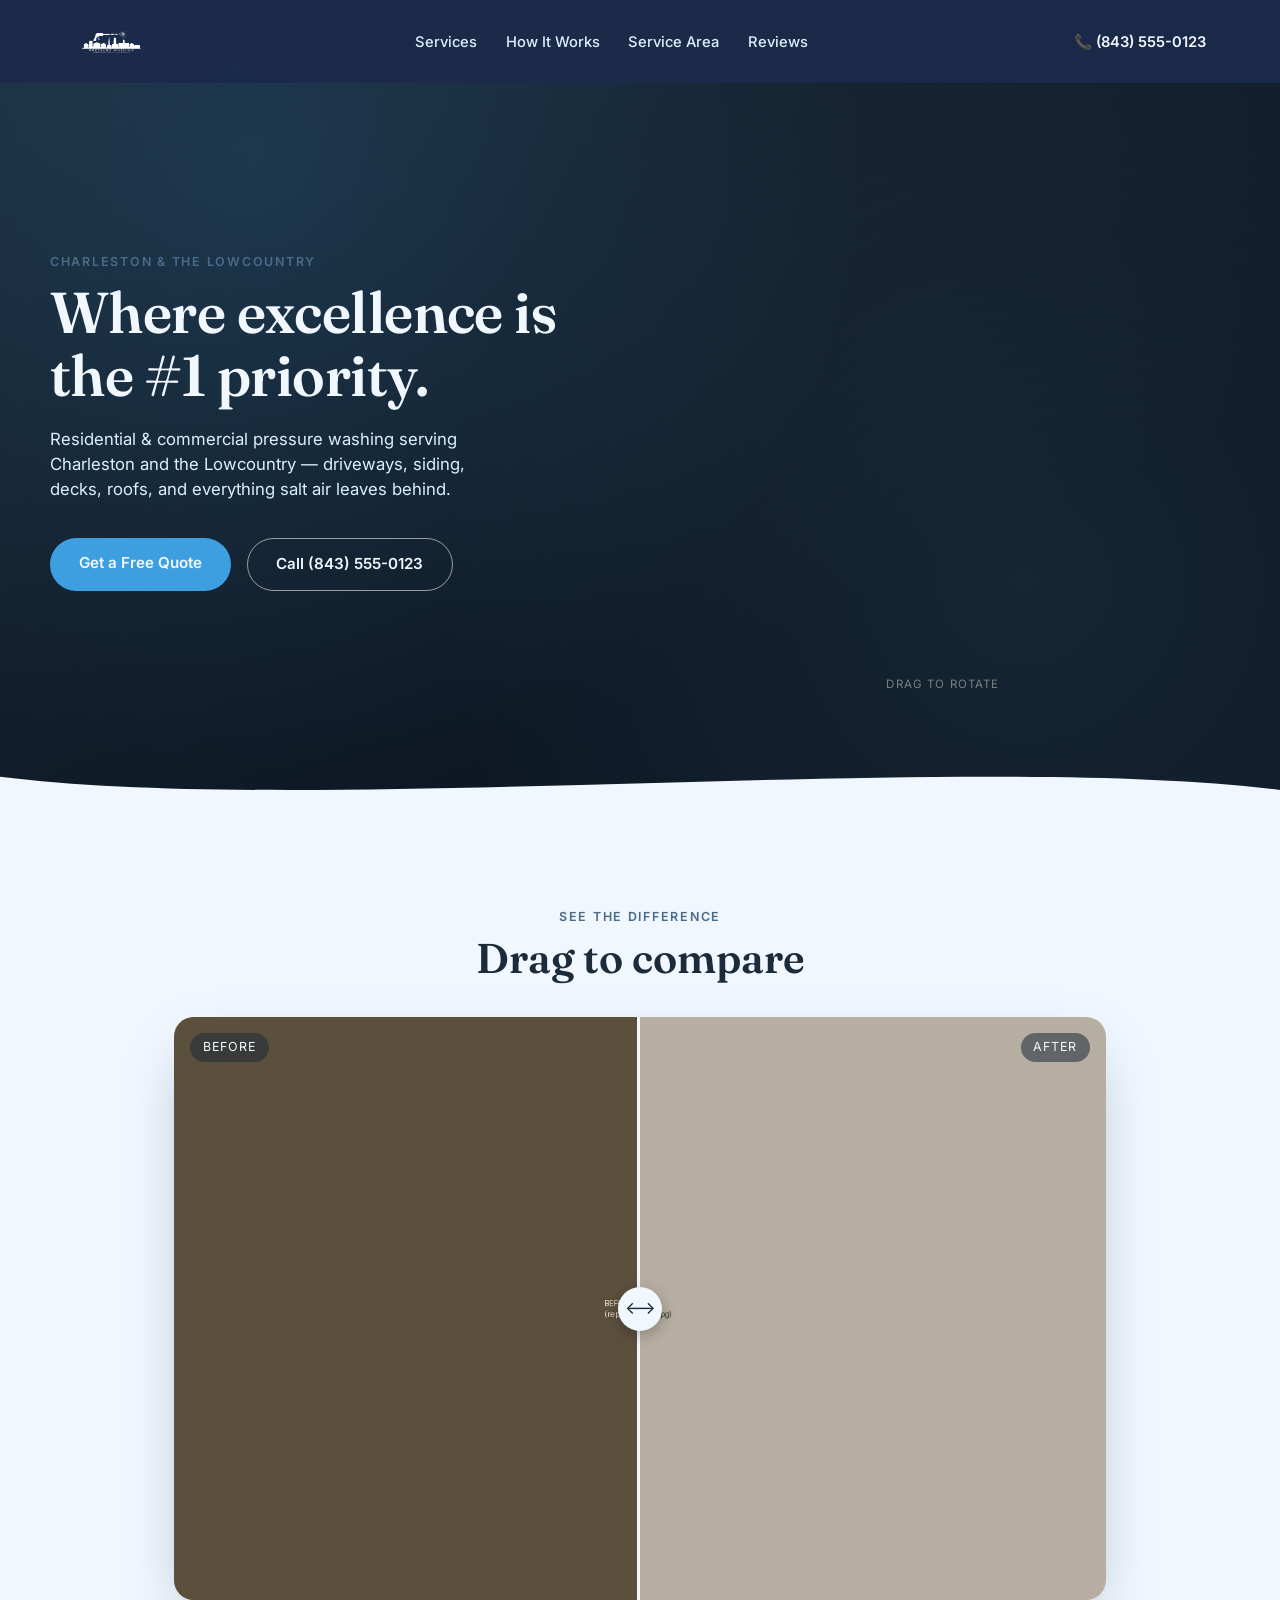
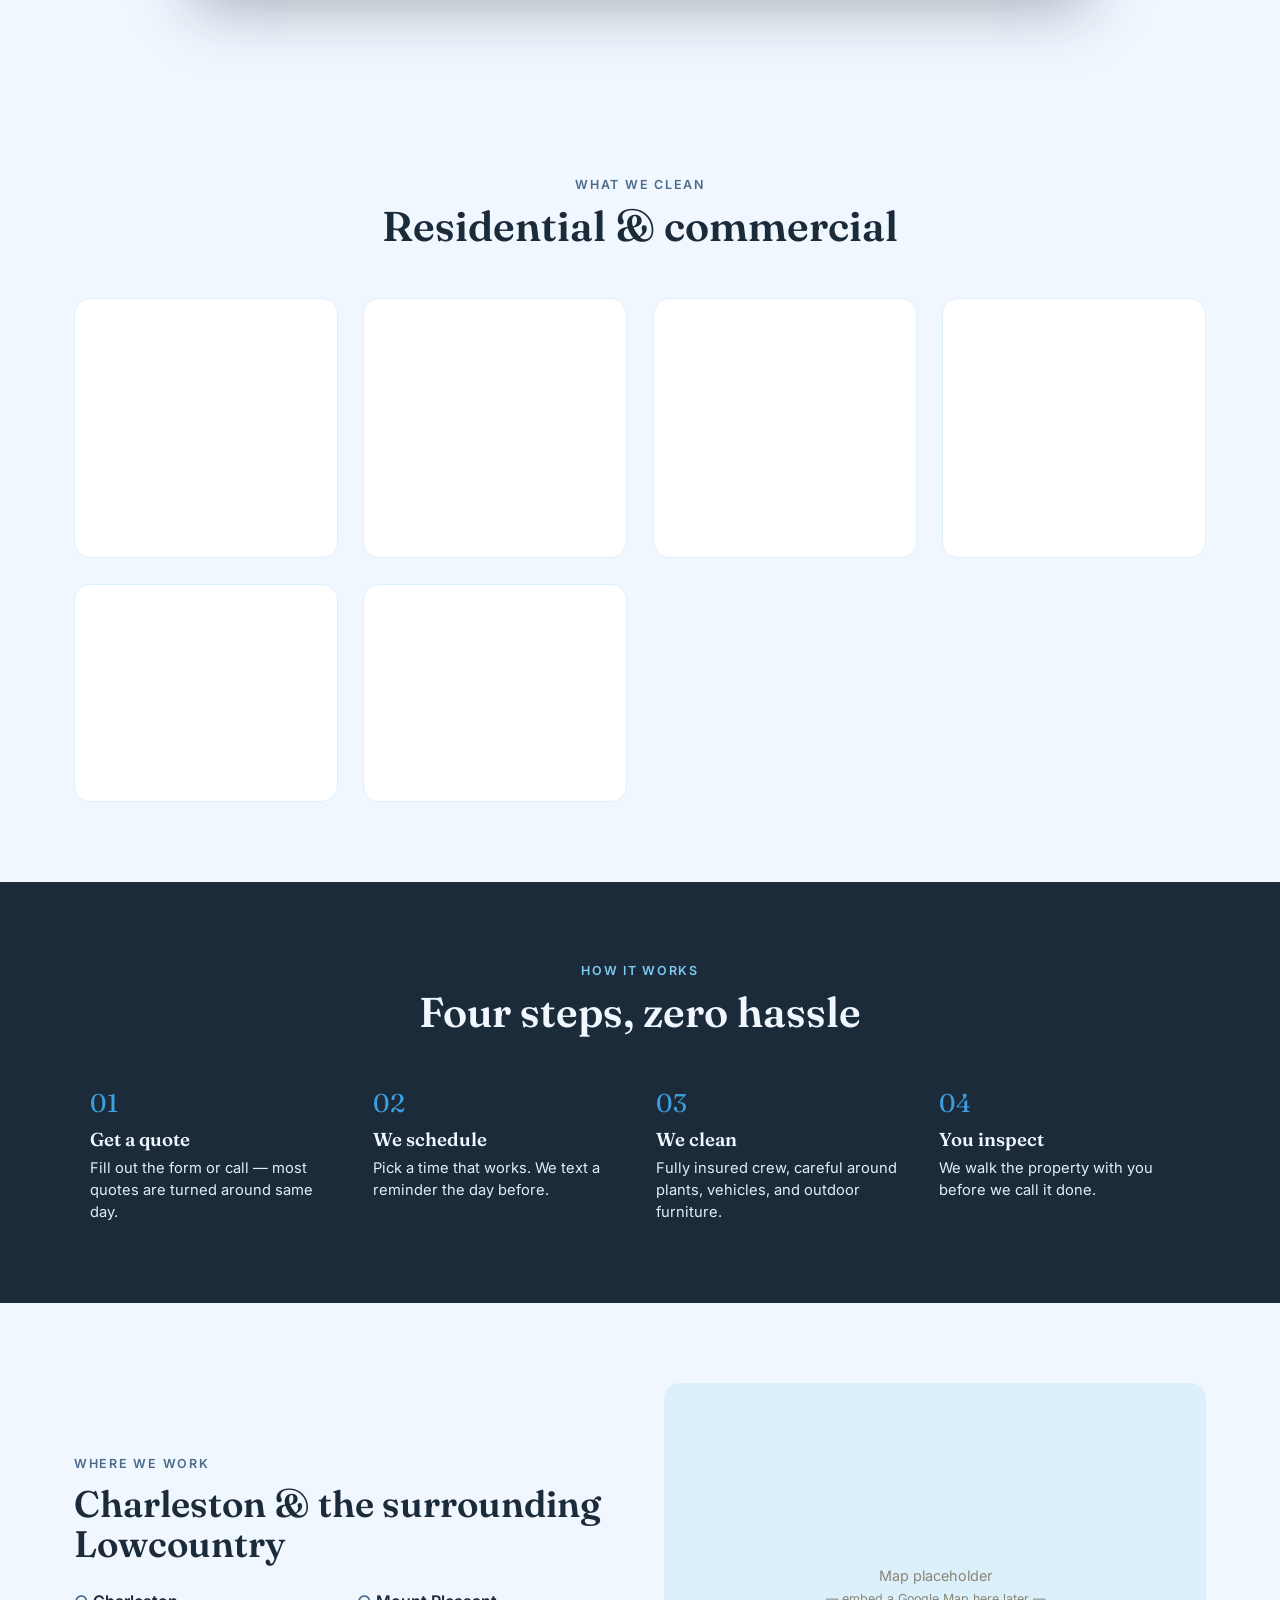
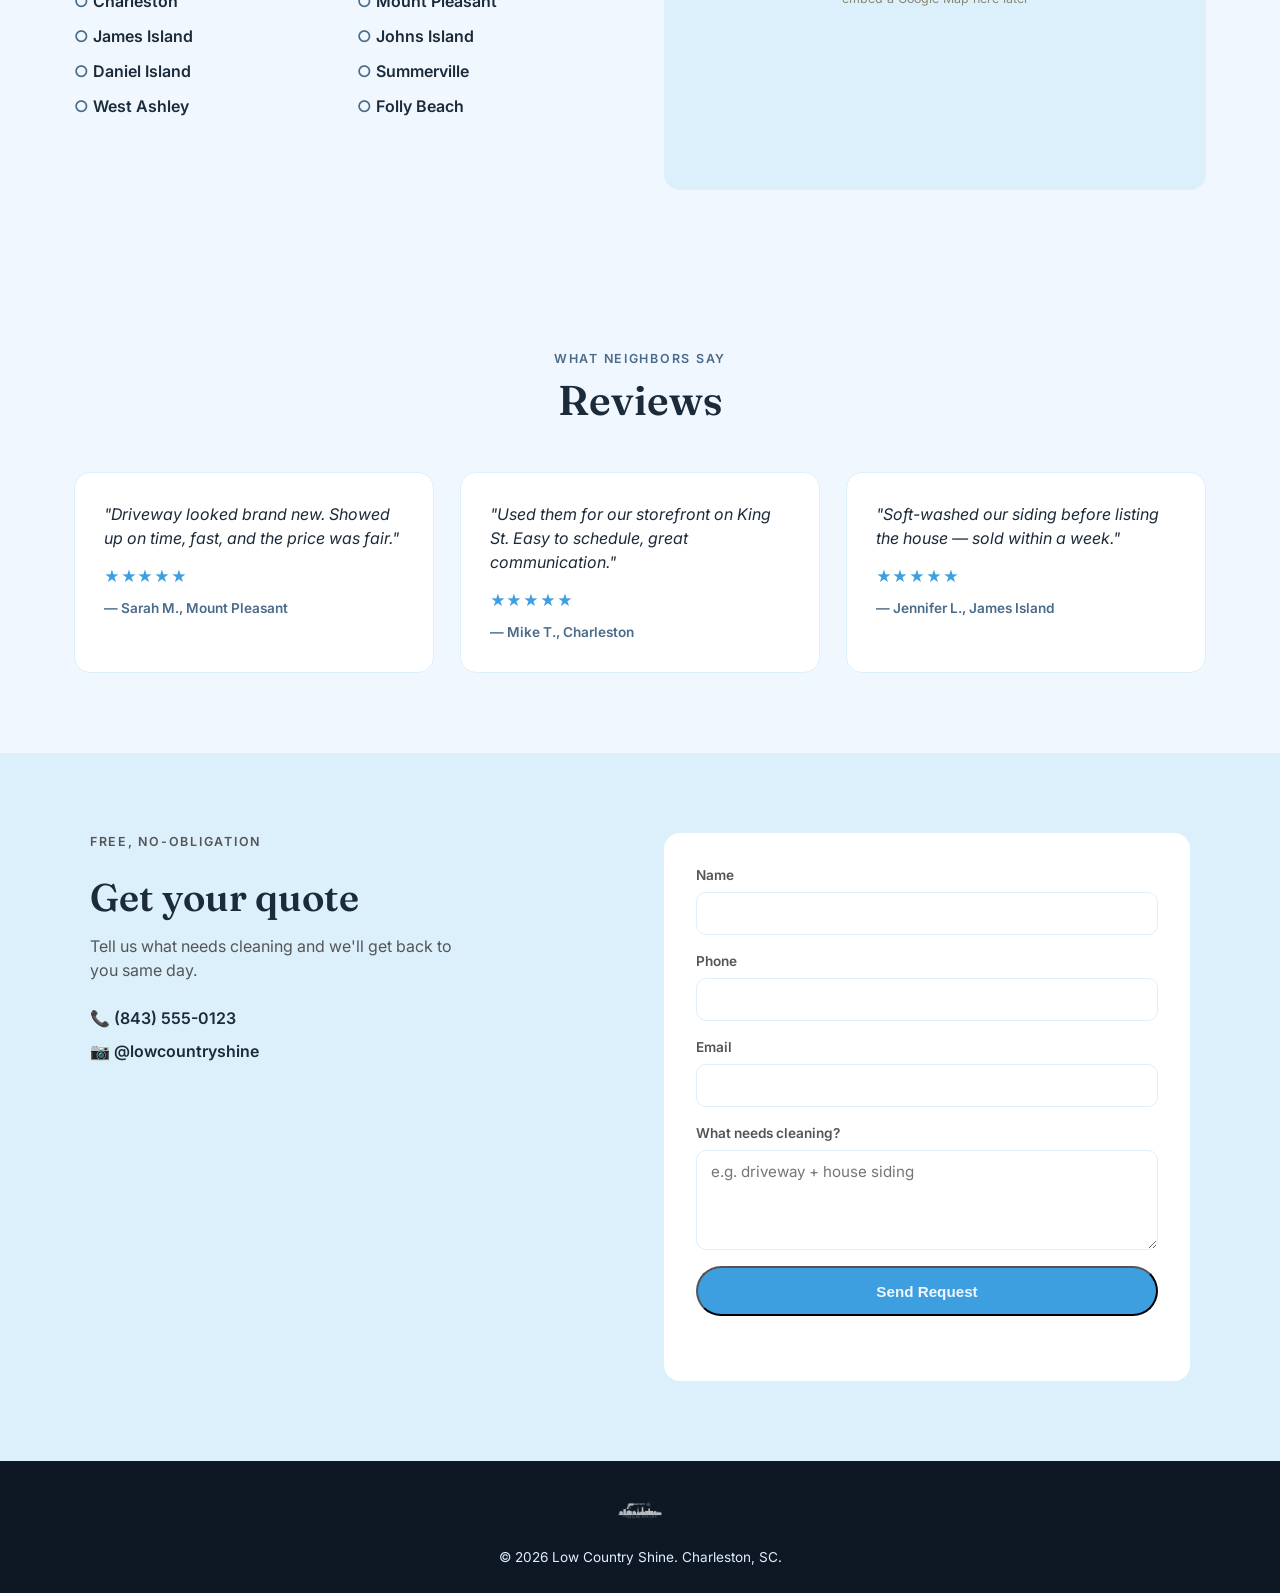
==== index.html @ b736f900 "Light-blue version of Low Country Shine site (restored 2026-07-01) Frost white-blue backgrounds with" ====
<!DOCTYPE html>
<html lang="en">
<head>
<meta charset="UTF-8">
<meta name="viewport" content="width=device-width, initial-scale=1.0">
<title>Low Country Shine Pressure Washing | Charleston SC</title>
<meta name="description" content="Low Country Shine Pressure Washing — where excellence is the #1 priority. Serving Charleston SC and the Lowcountry. Free quotes on driveways, siding, decks, roofs & more.">

<!-- SEO — search engine + social sharing tags. Edit the image
     URLs if og-image.jpg gets replaced with a real photo. -->
<meta name="robots" content="index, follow">
<meta name="geo.region" content="US-SC">
<meta name="geo.placename" content="Charleston, South Carolina">

<!-- Open Graph (social sharing) -->
<meta property="og:type" content="website">
<meta property="og:title" content="Low Country Shine Pressure Washing | Charleston SC">
<meta property="og:description" content="Charleston's premier residential & commercial pressure washing — where excellence is the #1 priority. Free quotes, same day response.">
<meta property="og:image" content="https://lowcountryshine.com/images/after.jpg">
<meta property="og:url" content="https://lowcountryshine.com">
<meta property="og:locale" content="en_US">

<!-- Twitter Card -->
<meta name="twitter:card" content="summary_large_image">
<meta name="twitter:title" content="Low Country Shine | Pressure Washing Charleston SC">
<meta name="twitter:description" content="Professional pressure washing in Charleston & the Lowcountry.">
<meta name="twitter:image" content="https://lowcountryshine.com/images/after.jpg">

<!-- Canonical -->
<link rel="canonical" href="https://lowcountryshine.com">

<!-- ===================================================
     FONTS — change these two links if you want different
     fonts later. Get more at fonts.google.com
=================================================== -->
<link rel="preconnect" href="https://fonts.googleapis.com">
<link rel="preconnect" href="https://fonts.gstatic.com" crossorigin>
<link href="https://fonts.googleapis.com/css2?family=Fraunces:opsz,wght@9..144,400;9..144,600;9..144,700&family=Inter:wght@400;500;600;700&display=swap" rel="stylesheet">

<link rel="stylesheet" href="styles.css">
</head>
<body>

<!-- =========================================================
     NAV BAR
     EDIT: business name, phone number
========================================================= -->
<header class="nav">
  <div class="nav-inner">
    <a href="#top" class="logo" id="navLogo">
      <img src="images/logo.png" alt="Low Country Shine Pressure Washing" class="nav-logo-img">
    </a>
    <nav class="nav-links">
      <a href="#services">Services</a>
      <a href="#process">How It Works</a>
      <a href="#area">Service Area</a>
      <a href="#reviews">Reviews</a>
    </nav>
    <a href="tel:+18435550123" class="nav-phone" data-phone>📞 (843) 555-0123</a>
  </div>
</header>

<!-- =========================================================
     HERO — split layout: text left, 3D model right
     EDIT: headline and subheadline text below
========================================================= -->
<section id="top" class="hero">
  <div class="hero-overlay"></div>
  <div class="hero-inner">
    <div class="hero-content">
      <p class="eyebrow">Charleston &amp; the Lowcountry</p>
      <h1 id="heroTitle">Tide goes out.<br>Grime goes with it.</h1>
      <p class="hero-sub" id="heroSubheadline">Residential &amp; commercial pressure washing for driveways, siding, decks, roofs, and everything salt air leaves behind.</p>
      <div class="hero-cta">
        <a href="#quote" class="btn btn-primary">Get a Free Quote</a>
        <a href="tel:+18435550123" class="btn btn-ghost" data-phone>Call (843) 555-0123</a>
      </div>
    </div>
    <!-- 3D canvas — Three.js renders here automatically -->
    <div class="hero-3d" id="hero3dWrap">
      <canvas id="threeCanvas"></canvas>
      <p class="canvas-hint">drag to rotate</p>
    </div>
  </div>
  <div class="hero-wave">
    <svg viewBox="0 0 1440 120" preserveAspectRatio="none"><path d="M0,40 C360,100 1080,0 1440,60 L1440,120 L0,120 Z"></path></svg>
  </div>
</section>

<!-- =========================================================
     BEFORE / AFTER SLIDER — the signature element.
     Drag the handle to compare. Replace the two images
     in images/before.jpg and images/after.jpg with real photos
     of the SAME spot, dirty vs clean, same angle.
========================================================= -->
<section class="reveal-section">
  <div class="reveal-intro">
    <p class="eyebrow">See the difference</p>
    <h2 class="fade-in">Drag to compare</h2>
  </div>
  <div class="ba-slider fade-in" id="baSlider">
    <div class="ba-after">
      <img src="images/after.jpg" alt="Clean driveway after pressure washing" draggable="false" id="baAfterImg">
    </div>
    <div class="ba-before" id="baBefore">
      <img src="images/before.jpg" alt="Dirty driveway before pressure washing" draggable="false" id="baBeforeImg">
    </div>
    <div class="ba-handle" id="baHandle">
      <span class="ba-arrows">⟷</span>
    </div>
    <span class="ba-label ba-label-before">Before</span>
    <span class="ba-label ba-label-after">After</span>
  </div>
</section>

<!-- =========================================================
     SERVICES
     EDIT: add/remove service cards freely. Each <article>
     is one card — copy/paste the block to add a new service.
========================================================= -->
<section id="services" class="services">
  <p class="eyebrow center">What we clean</p>
  <h2 class="center fade-in">Residential &amp; commercial</h2>

  <div class="service-grid">
    <article class="service-card fade-in">
      <div class="service-icon">🏠</div>
      <h3>House Washing</h3>
      <p>Soft-wash siding, brick, and stucco — removes mildew and pollen without damaging paint.</p>
    </article>
    <article class="service-card fade-in">
      <div class="service-icon">🚗</div>
      <h3>Driveways &amp; Walkways</h3>
      <p>Concrete, pavers, and brick — lifts oil stains, algae, and years of buildup.</p>
    </article>
    <article class="service-card fade-in">
      <div class="service-icon">🪵</div>
      <h3>Decks &amp; Fences</h3>
      <p>Wood-safe washing that preps surfaces for staining or sealing.</p>
    </article>
    <article class="service-card fade-in">
      <div class="service-icon">🏢</div>
      <h3>Commercial Storefronts</h3>
      <p>Sidewalks, entryways, and building exteriors — scheduled around your business hours.</p>
    </article>
    <article class="service-card fade-in">
      <div class="service-icon">🛖</div>
      <h3>Roof Washing</h3>
      <p>Low-pressure treatment that removes black streaks without harming shingles.</p>
    </article>
    <article class="service-card fade-in">
      <div class="service-icon">🛟</div>
      <h3>Docks &amp; Pool Decks</h3>
      <p>Built for the Lowcountry — built to handle salt, algae, and humidity year-round.</p>
    </article>
  </div>
</section>

<!-- =========================================================
     PROCESS
     EDIT: step text only — keep at 4 steps or add more
     by copying a .step block and updating the number.
========================================================= -->
<section id="process" class="process">
  <p class="eyebrow center">How it works</p>
  <h2 class="center fade-in">Four steps, zero hassle</h2>
  <div class="steps">
    <div class="step fade-in">
      <span class="step-num">01</span>
      <h3>Get a quote</h3>
      <p>Fill out the form or call — most quotes are turned around same day.</p>
    </div>
    <div class="step fade-in">
      <span class="step-num">02</span>
      <h3>We schedule</h3>
      <p>Pick a time that works. We text a reminder the day before.</p>
    </div>
    <div class="step fade-in">
      <span class="step-num">03</span>
      <h3>We clean</h3>
      <p>Fully insured crew, careful around plants, vehicles, and outdoor furniture.</p>
    </div>
    <div class="step fade-in">
      <span class="step-num">04</span>
      <h3>You inspect</h3>
      <p>We walk the property with you before we call it done.</p>
    </div>
  </div>
</section>

<!-- =========================================================
     SERVICE AREA
     EDIT: town list — add/remove towns as needed
========================================================= -->
<section id="area" class="area">
  <div class="area-inner">
    <div>
      <p class="eyebrow">Where we work</p>
      <h2 class="fade-in">Charleston &amp; the surrounding Lowcountry</h2>
      <ul class="area-list" id="areaList">
        <li>Charleston</li>
        <li>Mount Pleasant</li>
        <li>James Island</li>
        <li>Johns Island</li>
        <li>Daniel Island</li>
        <li>Summerville</li>
        <li>West Ashley</li>
        <li>Folly Beach</li>
      </ul>
    </div>
    <div class="area-map-placeholder">
      <!-- Swap this div for an embedded Google Map iframe if you want -->
      <p>Map placeholder<br><span>— embed a Google Map here later —</span></p>
    </div>
  </div>
</section>

<!-- =========================================================
     REVIEWS
     EDIT: swap in real reviews from Google/Facebook once you
     have them. Add more by copying a .review-card block.
========================================================= -->
<section id="reviews" class="reviews">
  <p class="eyebrow center">What neighbors say</p>
  <h2 class="center fade-in">Reviews</h2>
  <div class="review-grid" id="reviewGrid">
    <div class="review-card fade-in">
      <p>"Driveway looked brand new. Showed up on time, fast, and the price was fair."</p>
      <span>— Placeholder Review, Mount Pleasant</span>
    </div>
    <div class="review-card fade-in">
      <p>"Used them for our storefront on King St. Easy to schedule, great communication."</p>
      <span>— Placeholder Review, Charleston</span>
    </div>
    <div class="review-card fade-in">
      <p>"Soft-washed our siding before listing the house — sold within a week."</p>
      <span>— Placeholder Review, James Island</span>
    </div>
  </div>
</section>

<!-- =========================================================
     PHOTO GALLERY
     EDIT: nothing here directly — this section is populated
     from the content.json "gallery" array via script.js. It
     stays hidden (style="display:none") until there is at
     least one photo. Client adds photos through /admin.
========================================================= -->
<section id="gallery" class="gallery" style="display:none">
  <p class="eyebrow center">Our work</p>
  <h2 class="center fade-in">Job photos</h2>
  <div class="gallery-grid fade-in" id="galleryGrid"></div>
</section>

<!-- Lightbox overlay — full-screen photo viewer opened by clicking
     a gallery thumbnail. Closes on ✕ click, outside click, or Escape. -->
<div class="lightbox" id="lightbox" role="dialog" aria-modal="true">
  <button class="lightbox-close" id="lightboxClose" aria-label="Close">✕</button>
  <img class="lightbox-img" id="lightboxImg" src="" alt="">
  <button class="lightbox-prev" id="lightboxPrev" aria-label="Previous">‹</button>
  <button class="lightbox-next" id="lightboxNext" aria-label="Next">›</button>
</div>

<!-- =========================================================
     QUOTE FORM + CONTACT
     EDIT: this form currently just shows a thank-you message.
     To actually receive submissions, see README.md — easiest
     no-code option is Formspree (free tier, 5 min setup).
========================================================= -->
<section id="quote" class="quote">
  <div class="quote-inner">
    <div class="quote-text">
      <p class="eyebrow">Free, no-obligation</p>
      <h2 class="fade-in">Get your quote</h2>
      <p>Tell us what needs cleaning and we'll get back to you same day.</p>
      <div class="quote-contacts">
        <a href="tel:+18435550123" data-phone>📞 (843) 555-0123</a>
        <a href="https://instagram.com/lowcountryshine" target="_blank" rel="noopener" id="instagramLink">📷 @lowcountryshine</a>
      </div>
    </div>
    <form class="quote-form" id="quoteForm">
      <label>Name
        <input type="text" name="name" required>
      </label>
      <label>Phone
        <input type="tel" name="phone" required>
      </label>
      <label>Email
        <input type="email" name="email">
      </label>
      <label>What needs cleaning?
        <textarea name="message" rows="4" placeholder="e.g. driveway + house siding"></textarea>
      </label>
      <button type="submit" class="btn btn-primary">Send Request</button>
      <p class="form-note" id="formNote"></p>
    </form>
  </div>
</section>

<!-- =========================================================
     FOOTER
========================================================= -->
<footer class="footer">
  <img src="images/logo.png" alt="Low Country Shine Pressure Washing" class="footer-logo">
  <p>© <span id="year"></span> <span id="footerBusinessName">Low Country Shine</span>. Charleston, SC.</p>
</footer>

<!-- Three.js — powers the 3D model in the hero -->
<script src="https://cdnjs.cloudflare.com/ajax/libs/three.js/r128/three.min.js"></script>
<script src="script.js"></script>
</body>
</html>
---- styles.css ----
/* =========================================================
   LOW COUNTRY SHINE — STYLES
   ---------------------------------------------------------
   Color tokens and fonts are set as CSS variables at the
   top. Change a value here and it updates everywhere.
========================================================= */

:root {
  /* ---- BRAND COLORS — pulled directly from logo ---- */
  --navy:         #1C2B3A;   /* logo dark text color — hero background (was --marsh) */
  --navy-dark:    #0D1824;   /* deep navy for dark sections (was --marsh-dark) */
  --slate:        #4A6B8A;   /* mid blue-gray for eyebrow text (was --tide) */
  --frost:        #F0F7FF;   /* very light blue-white — main background (was --oyster) */
  --frost-dark:   #DCF0FC;   /* slightly darker frost for card backgrounds (was --oyster-dark) */
  --brand:        #3D9FE0;   /* logo primary blue — main brand color (was --teak) */
  --brand-dark:   #2B7EC0;   /* darker blue for hover states */
  --brand-light:  #7EC8F4;   /* logo spray blue — light accent (was --sky) */
  --ink:          #1C2B3A;   /* body text */

  /* ---- FONTS ---- */
  --font-display: 'Fraunces', serif;
  --font-body: 'Inter', sans-serif;
}

* { margin: 0; padding: 0; box-sizing: border-box; }

html { scroll-behavior: smooth; }

body {
  font-family: var(--font-body);
  color: var(--ink);
  background: var(--frost);
  line-height: 1.5;
}

img { max-width: 100%; display: block; }

a { text-decoration: none; color: inherit; }

ul { list-style: none; }

h1, h2, h3 {
  font-family: var(--font-display);
  font-weight: 600;
  line-height: 1.1;
}

.eyebrow {
  font-size: 0.78rem;
  letter-spacing: 0.14em;
  text-transform: uppercase;
  color: var(--slate);
  font-weight: 600;
  margin-bottom: 0.6rem;
}

.center { text-align: center; margin-left: auto; margin-right: auto; }

section h2.center, p.eyebrow.center { text-align: center; }

.btn {
  display: inline-block;
  padding: 0.9rem 1.8rem;
  border-radius: 999px;
  font-weight: 600;
  font-size: 0.95rem;
  transition: transform 0.15s ease, background 0.2s ease;
}
.btn:hover { transform: translateY(-2px); }

.btn-primary {
  background: var(--brand);
  color: var(--frost);
}
.btn-primary:hover { background: var(--brand-dark); }

.btn-ghost {
  background: transparent;
  border: 1.5px solid rgba(244,241,232,0.6);
  color: var(--frost);
}
.btn-ghost:hover { background: rgba(244,241,232,0.12); }

/* ============== NAV ============== */
.nav {
  position: fixed;
  top: 0; left: 0; right: 0;
  z-index: 100;
  /* BUGFIX: nav was too dark/heavy — lightened per request */
  background: rgba(28, 43, 74, 0.95);
  backdrop-filter: blur(6px);
  transition: background 0.25s ease, box-shadow 0.25s ease;
}
/* Added by JS (script.js) once window.scrollY > 80 */
.nav.scrolled {
  background: rgba(28, 43, 74, 0.99);
  box-shadow: 0 2px 20px rgba(0, 0, 0, 0.2);
}
.nav-inner {
  max-width: 1180px;
  margin: 0 auto;
  /* Increased to accommodate larger logo without clipping */
  padding: 0.6rem 1.5rem;
  display: flex;
  align-items: center;
  justify-content: space-between;
}
.logo {
  display: flex;
  align-items: center;
}
/* Logo PNG is brand blue on transparent — nav background is dark navy,
   so invert to white for legibility. */
.nav-logo-img {
  height: 64px;
  width: auto;
  display: block;
  filter: brightness(0) invert(1);
}
@media (max-width: 780px) {
  .nav-logo-img { height: 48px; }
}
.nav-links { display: flex; gap: 1.8rem; }
.nav-links a {
  color: var(--frost-dark);
  font-size: 0.92rem;
  font-weight: 500;
}
.nav-links a:hover { color: var(--frost); }
.nav-phone {
  color: var(--frost);
  font-weight: 600;
  font-size: 0.92rem;
  white-space: nowrap;
}
@media (max-width: 780px) {
  .nav-links { display: none; }
}

/* ============== HERO ============== */
.hero {
  position: relative;
  min-height: 92vh;
  display: flex;
  align-items: center;
  background: linear-gradient(155deg, #1C2B3A 0%, #0D1824 70%);
  overflow: hidden;
  padding: 6rem 1.5rem 5rem;
}
.hero-overlay {
  position: absolute;
  inset: 0;
  background:
    radial-gradient(circle at 20% 20%, rgba(61,159,224,0.15), transparent 50%),
    radial-gradient(circle at 80% 70%, rgba(126,200,244,0.08), transparent 50%);
}
/* Two-column split */
.hero-inner {
  position: relative;
  z-index: 2;
  max-width: 1180px;
  margin: 0 auto;
  width: 100%;
  display: grid;
  grid-template-columns: 1fr 1fr;
  gap: 2rem;
  align-items: center;
}
.hero-content {
  color: var(--frost);
}
.hero h1 {
  font-size: clamp(2.2rem, 4.5vw, 3.8rem);
  margin: 0.4rem 0 1.2rem;
  letter-spacing: -0.01em;
}
.hero-sub {
  font-size: 1.05rem;
  color: var(--frost-dark);
  max-width: 460px;
  margin: 0 0 2.2rem;
}
.hero-cta { display: flex; gap: 1rem; flex-wrap: wrap; }

/* 3D canvas container */
.hero-3d {
  position: relative;
  width: 100%;
  aspect-ratio: 1 / 1;
  border-radius: 24px;
  overflow: hidden;
}
#threeCanvas {
  width: 100% !important;
  height: 100% !important;
  display: block;
  border-radius: 24px;
  cursor: grab;
}
#threeCanvas:active { cursor: grabbing; }
.canvas-hint {
  position: absolute;
  bottom: 1rem;
  left: 50%;
  transform: translateX(-50%);
  font-size: 0.72rem;
  letter-spacing: 0.1em;
  text-transform: uppercase;
  color: rgba(244,241,232,0.45);
  pointer-events: none;
  white-space: nowrap;
}

.hero-wave {
  position: absolute;
  bottom: -2px; left: 0; right: 0;
  line-height: 0;
  z-index: 3;
}
.hero-wave svg { width: 100%; height: 80px; }
.hero-wave path { fill: var(--frost); }

@media (max-width: 860px) {
  .hero-inner {
    grid-template-columns: 1fr;
  }
  .hero-3d {
    max-width: 380px;
    margin: 0 auto;
  }
  .hero h1 { font-size: 2.2rem; }
}

/* ============== BEFORE/AFTER SLIDER ============== */
.reveal-section {
  padding: 5rem 1.5rem 6rem;
  max-width: 980px;
  margin: 0 auto;
  text-align: center;
}
.reveal-intro h2 { font-size: clamp(1.8rem, 3.5vw, 2.6rem); margin-bottom: 2.2rem; }

.ba-slider {
  position: relative;
  width: 100%;
  aspect-ratio: 16 / 10;
  border-radius: 20px;
  overflow: hidden;
  box-shadow: 0 25px 60px -20px rgba(13,24,36,0.35);
  cursor: ew-resize;
  user-select: none;
}
.ba-after, .ba-before {
  position: absolute;
  inset: 0;
  width: 100%;
  height: 100%;
}
.ba-after img, .ba-before img {
  width: 100%;
  height: 100%;
  object-fit: cover;
}
.ba-before {
  width: 50%; /* JS updates this on drag */
  overflow: hidden;
  border-right: 3px solid var(--frost);
}
.ba-before img {
  width: var(--ba-img-width, 100%);
  max-width: none;
  height: 100%;
}
.ba-handle {
  position: absolute;
  top: 0; bottom: 0;
  left: 50%;
  width: 44px;
  margin-left: -22px;
  display: flex;
  align-items: center;
  justify-content: center;
  pointer-events: none;
}
.ba-handle::before {
  content: '';
  position: absolute;
  top: 0; bottom: 0;
  left: 50%;
  width: 0;
}
.ba-arrows {
  width: 44px;
  height: 44px;
  background: var(--frost);
  border-radius: 50%;
  display: flex;
  align-items: center;
  justify-content: center;
  font-size: 1.1rem;
  color: var(--navy);
  box-shadow: 0 4px 14px rgba(0,0,0,0.25);
}
.ba-label {
  position: absolute;
  top: 1rem;
  background: rgba(28,43,58,0.55);
  color: var(--frost);
  padding: 0.3rem 0.8rem;
  border-radius: 999px;
  font-size: 0.78rem;
  letter-spacing: 0.06em;
  text-transform: uppercase;
}
.ba-label-before { left: 1rem; }
.ba-label-after { right: 1rem; }

/* ============== SERVICES ============== */
.services {
  padding: 5rem 1.5rem;
  max-width: 1180px;
  margin: 0 auto;
}
.services h2 { font-size: clamp(1.8rem, 3.5vw, 2.6rem); margin-bottom: 3rem; }
.service-grid {
  display: grid;
  grid-template-columns: repeat(auto-fit, minmax(260px, 1fr));
  gap: 1.6rem;
  perspective: 900px;
}
.service-card {
  background: white;
  border: 1px solid var(--frost-dark);
  border-radius: 16px;
  padding: 2rem 1.7rem;
  transition: transform 0.15s ease, box-shadow 0.2s ease;
  transform-style: preserve-3d;
  will-change: transform;
}
.service-card:hover {
  box-shadow: 0 20px 45px -18px rgba(13,24,36,0.3);
}
.service-icon {
  font-size: 1.8rem;
  margin-bottom: 0.9rem;
  transform: translateZ(30px);
}
.service-card h3 { font-size: 1.15rem; margin-bottom: 0.5rem; }
.service-card p { font-size: 0.92rem; color: #555; }

/* ============== PROCESS ============== */
.process {
  background: var(--navy);
  color: var(--frost);
  padding: 5rem 1.5rem;
}
.process h2 { font-size: clamp(1.8rem, 3.5vw, 2.6rem); margin-bottom: 3rem; color: var(--frost); }
.process .eyebrow { color: var(--brand-light); }
.steps {
  max-width: 1100px;
  margin: 0 auto;
  display: grid;
  grid-template-columns: repeat(auto-fit, minmax(220px, 1fr));
  gap: 2rem;
}
.step-num {
  font-family: var(--font-display);
  font-size: 1.6rem;
  color: var(--brand);
  display: block;
  margin-bottom: 0.5rem;
}
.step h3 { margin-bottom: 0.4rem; color: var(--frost); }
.step p { color: var(--frost-dark); font-size: 0.92rem; }

/* ============== SERVICE AREA ============== */
.area { padding: 5rem 1.5rem; max-width: 1180px; margin: 0 auto; }
.area-inner {
  display: grid;
  grid-template-columns: 1fr 1fr;
  gap: 3rem;
  align-items: center;
}
.area h2 { font-size: clamp(1.7rem, 3.2vw, 2.3rem); margin-bottom: 1.5rem; }
.area-list {
  display: grid;
  grid-template-columns: 1fr 1fr;
  gap: 0.7rem 1.5rem;
}
.area-list li {
  font-weight: 600;
  padding-left: 1.2rem;
  position: relative;
}
.area-list li::before {
  content: '○';
  position: absolute;
  left: 0;
  color: var(--slate);
}
.area-map-placeholder {
  background: var(--frost-dark);
  border-radius: 16px;
  aspect-ratio: 4/3;
  display: flex;
  align-items: center;
  justify-content: center;
  text-align: center;
  color: #8a8675;
  font-size: 0.9rem;
}
.area-map-placeholder span { font-size: 0.78rem; }
@media (max-width: 780px) {
  .area-inner { grid-template-columns: 1fr; }
}

/* ============== REVIEWS ============== */
.reviews { padding: 5rem 1.5rem; max-width: 1180px; margin: 0 auto; }
.reviews h2 { font-size: clamp(1.8rem, 3.5vw, 2.6rem); margin-bottom: 3rem; }
.review-grid {
  display: grid;
  grid-template-columns: repeat(auto-fit, minmax(260px, 1fr));
  gap: 1.6rem;
}
.review-card {
  background: white;
  border-radius: 16px;
  padding: 1.8rem;
  border: 1px solid var(--frost-dark);
}
.review-card p { font-style: italic; margin-bottom: 1rem; color: var(--ink); }
.review-card span { font-size: 0.85rem; color: var(--slate); font-weight: 600; }
.review-card .review-stars { display: block; color: var(--brand); font-size: 0.95rem; margin-bottom: 0.4rem; letter-spacing: 0.05em; }

/* ============== PHOTO GALLERY ============== */
.gallery { padding: 5rem 1.5rem; max-width: 1180px; margin: 0 auto; }
.gallery h2 { font-size: clamp(1.8rem, 3.5vw, 2.6rem); margin-bottom: 3rem; }
.gallery-grid {
  display: grid;
  grid-template-columns: repeat(auto-fit, minmax(280px, 1fr));
  gap: 1rem;
}
.gallery-item {
  position: relative;
  aspect-ratio: 4 / 3;
  overflow: hidden;
  border-radius: 12px;
  cursor: pointer;
}
.gallery-item img {
  width: 100%;
  height: 100%;
  object-fit: cover;
  transition: transform 0.3s ease;
}
.gallery-item:hover img { transform: scale(1.04); }
.gallery-item .gallery-label {
  position: absolute;
  bottom: 0; left: 0; right: 0;
  padding: 0.5rem 0.8rem;
  background: linear-gradient(transparent, rgba(0,0,0,0.6));
  color: white;
  font-size: 0.8rem;
  opacity: 0;
  transition: opacity 0.2s ease;
}
.gallery-item:hover .gallery-label { opacity: 1; }

/* ---- Lightbox — full-screen photo viewer ---- */
.lightbox {
  position: fixed;
  inset: 0;
  z-index: 999;
  background: rgba(0,0,0,0.92);
  display: flex;
  align-items: center;
  justify-content: center;
  opacity: 0;
  pointer-events: none;
  transition: opacity 0.2s ease;
}
.lightbox.open { opacity: 1; pointer-events: all; }
.lightbox-img {
  max-width: 90vw;
  max-height: 85vh;
  object-fit: contain;
  border-radius: 8px;
}
.lightbox-close {
  position: absolute;
  top: 1rem; right: 1rem;
  background: none;
  border: none;
  color: white;
  font-size: 1.8rem;
  cursor: pointer;
  padding: 0.5rem;
}
.lightbox-prev, .lightbox-next {
  position: absolute;
  top: 50%;
  transform: translateY(-50%);
  background: rgba(255,255,255,0.1);
  border: none;
  color: white;
  font-size: 2.5rem;
  cursor: pointer;
  padding: 0.5rem 1rem;
  border-radius: 8px;
}
.lightbox-prev { left: 1rem; }
.lightbox-next { right: 1rem; }
@media (max-width: 780px) {
  .lightbox-prev, .lightbox-next { font-size: 1.8rem; padding: 0.4rem 0.7rem; }
}

/* ============== QUOTE / CONTACT ============== */
.quote {
  background: var(--frost-dark);
  padding: 5rem 1.5rem;
}
.quote-inner {
  max-width: 1100px;
  margin: 0 auto;
  display: grid;
  grid-template-columns: 1fr 1fr;
  gap: 3rem;
}
.quote-text h2 { font-size: clamp(1.8rem, 3.5vw, 2.4rem); margin-bottom: 1rem; }
.quote-text p { color: #555; margin-bottom: 1.5rem; max-width: 380px; }
.quote-contacts { display: flex; flex-direction: column; gap: 0.6rem; font-weight: 600; }
.quote-contacts a { color: var(--navy); }
.quote-contacts a:hover { color: var(--brand); }

.quote-form {
  background: white;
  padding: 2rem;
  border-radius: 16px;
  display: flex;
  flex-direction: column;
  gap: 1rem;
}
.quote-form label {
  font-size: 0.85rem;
  font-weight: 600;
  color: #555;
  display: flex;
  flex-direction: column;
  gap: 0.4rem;
}
.quote-form input, .quote-form textarea {
  font-family: var(--font-body);
  font-size: 0.95rem;
  padding: 0.7rem 0.9rem;
  border: 1.5px solid var(--frost-dark);
  border-radius: 10px;
  resize: vertical;
}
.quote-form input:focus, .quote-form textarea:focus {
  outline: 2px solid var(--slate);
  outline-offset: 1px;
}
.form-note { font-size: 0.85rem; color: var(--slate); min-height: 1.2em; }

@media (max-width: 780px) {
  .quote-inner { grid-template-columns: 1fr; }
}

/* ============== FOOTER ============== */
.footer {
  background: var(--navy-dark);
  color: var(--frost-dark);
  text-align: center;
  padding: 1.6rem;
  font-size: 0.85rem;
}
.footer-logo {
  height: 48px;
  width: auto;
  margin: 0 auto 0.8rem;
  display: block;
  filter: brightness(0) invert(1);
  opacity: 0.7;
}

/* ============== SCROLL-TRIGGERED FADE-IN ============== */
/* Applied via class="fade-in" in HTML; JS (IntersectionObserver)
   adds .visible once the element scrolls into view. */
.fade-in {
  opacity: 0;
  transform: translateY(28px);
  transition: opacity 0.55s ease, transform 0.55s ease;
}
.fade-in.visible {
  opacity: 1;
  transform: translateY(0);
}

/* Stagger children inside grids so cards fade in one after another */
.service-grid .service-card:nth-child(2) { transition-delay: 0.08s; }
.service-grid .service-card:nth-child(3) { transition-delay: 0.16s; }
.service-grid .service-card:nth-child(4) { transition-delay: 0.24s; }
.service-grid .service-card:nth-child(5) { transition-delay: 0.32s; }
.service-grid .service-card:nth-child(6) { transition-delay: 0.40s; }
.review-grid .review-card:nth-child(2) { transition-delay: 0.1s; }
.review-grid .review-card:nth-child(3) { transition-delay: 0.2s; }

/* Respect reduced motion preference */
@media (prefers-reduced-motion: reduce) {
  html { scroll-behavior: auto; }
  .btn:hover { transform: none; }
  .fade-in { opacity: 1; transform: none; transition: none; }
}
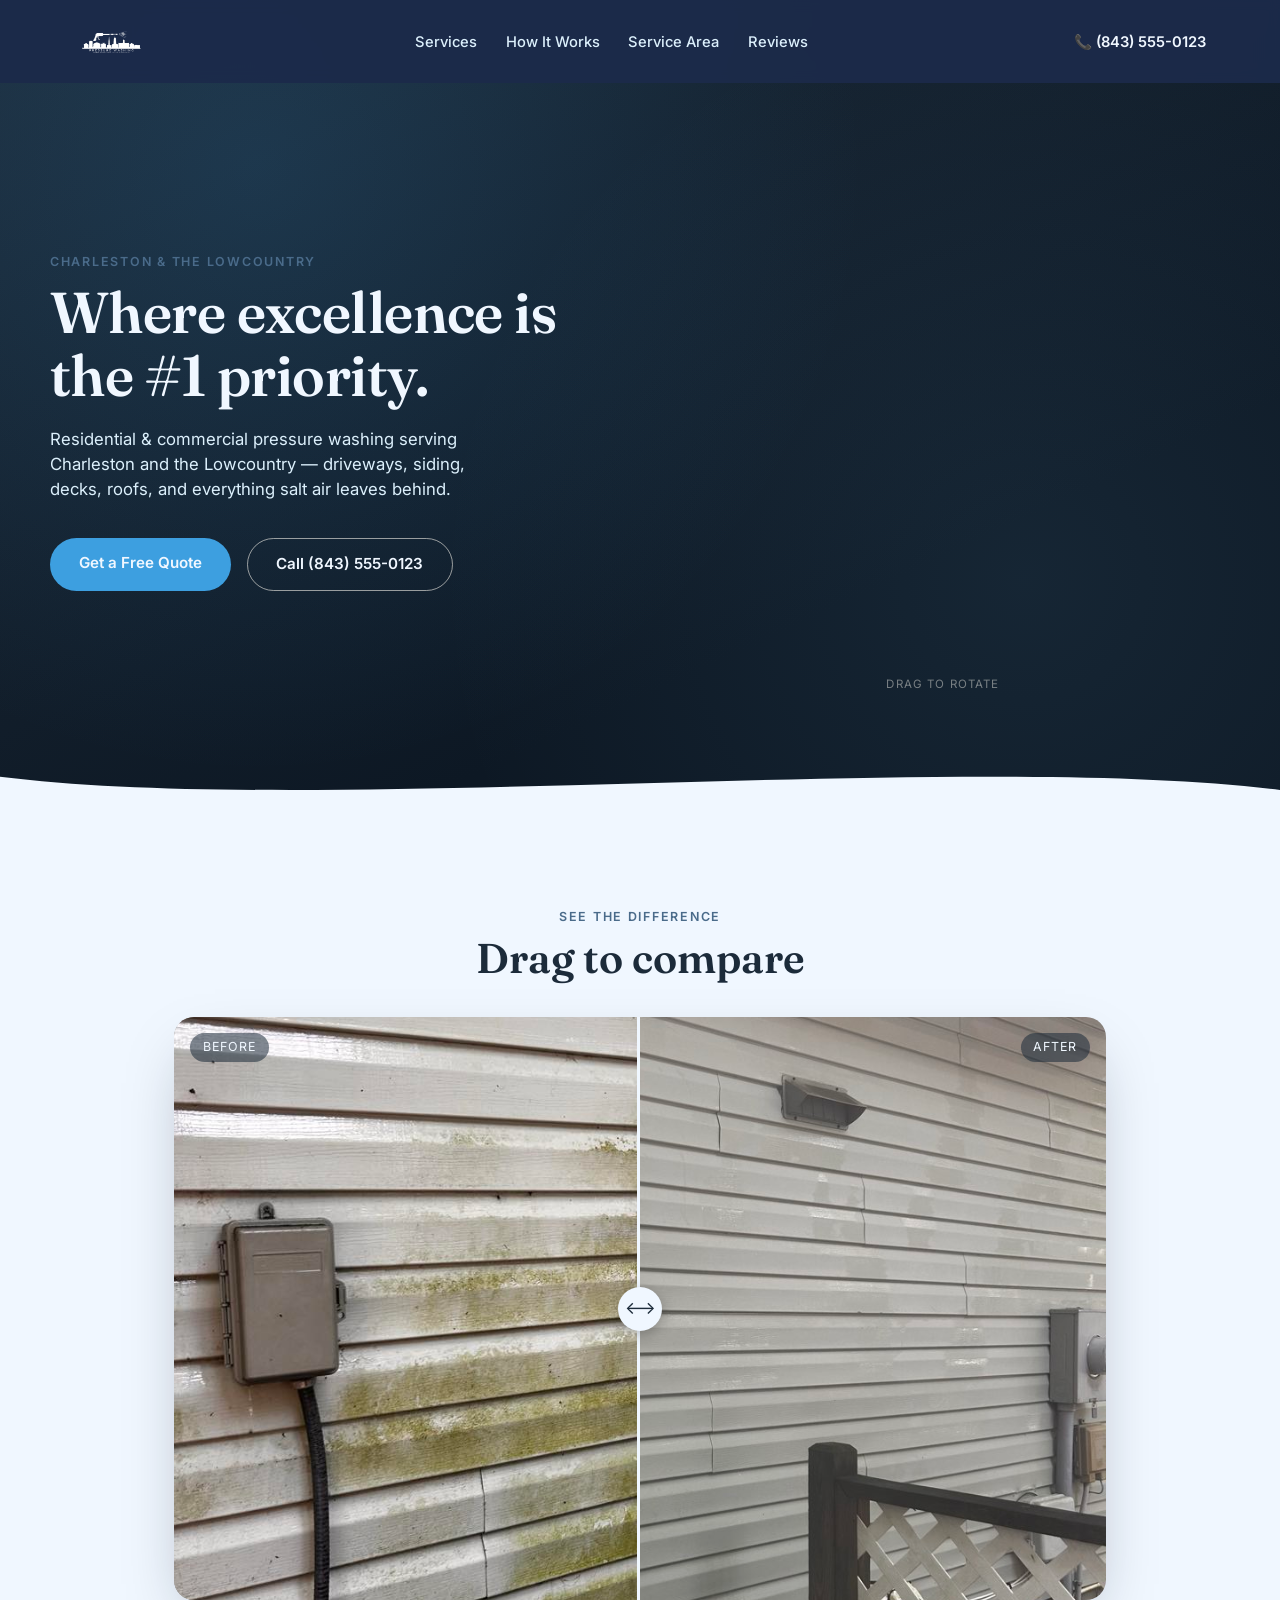
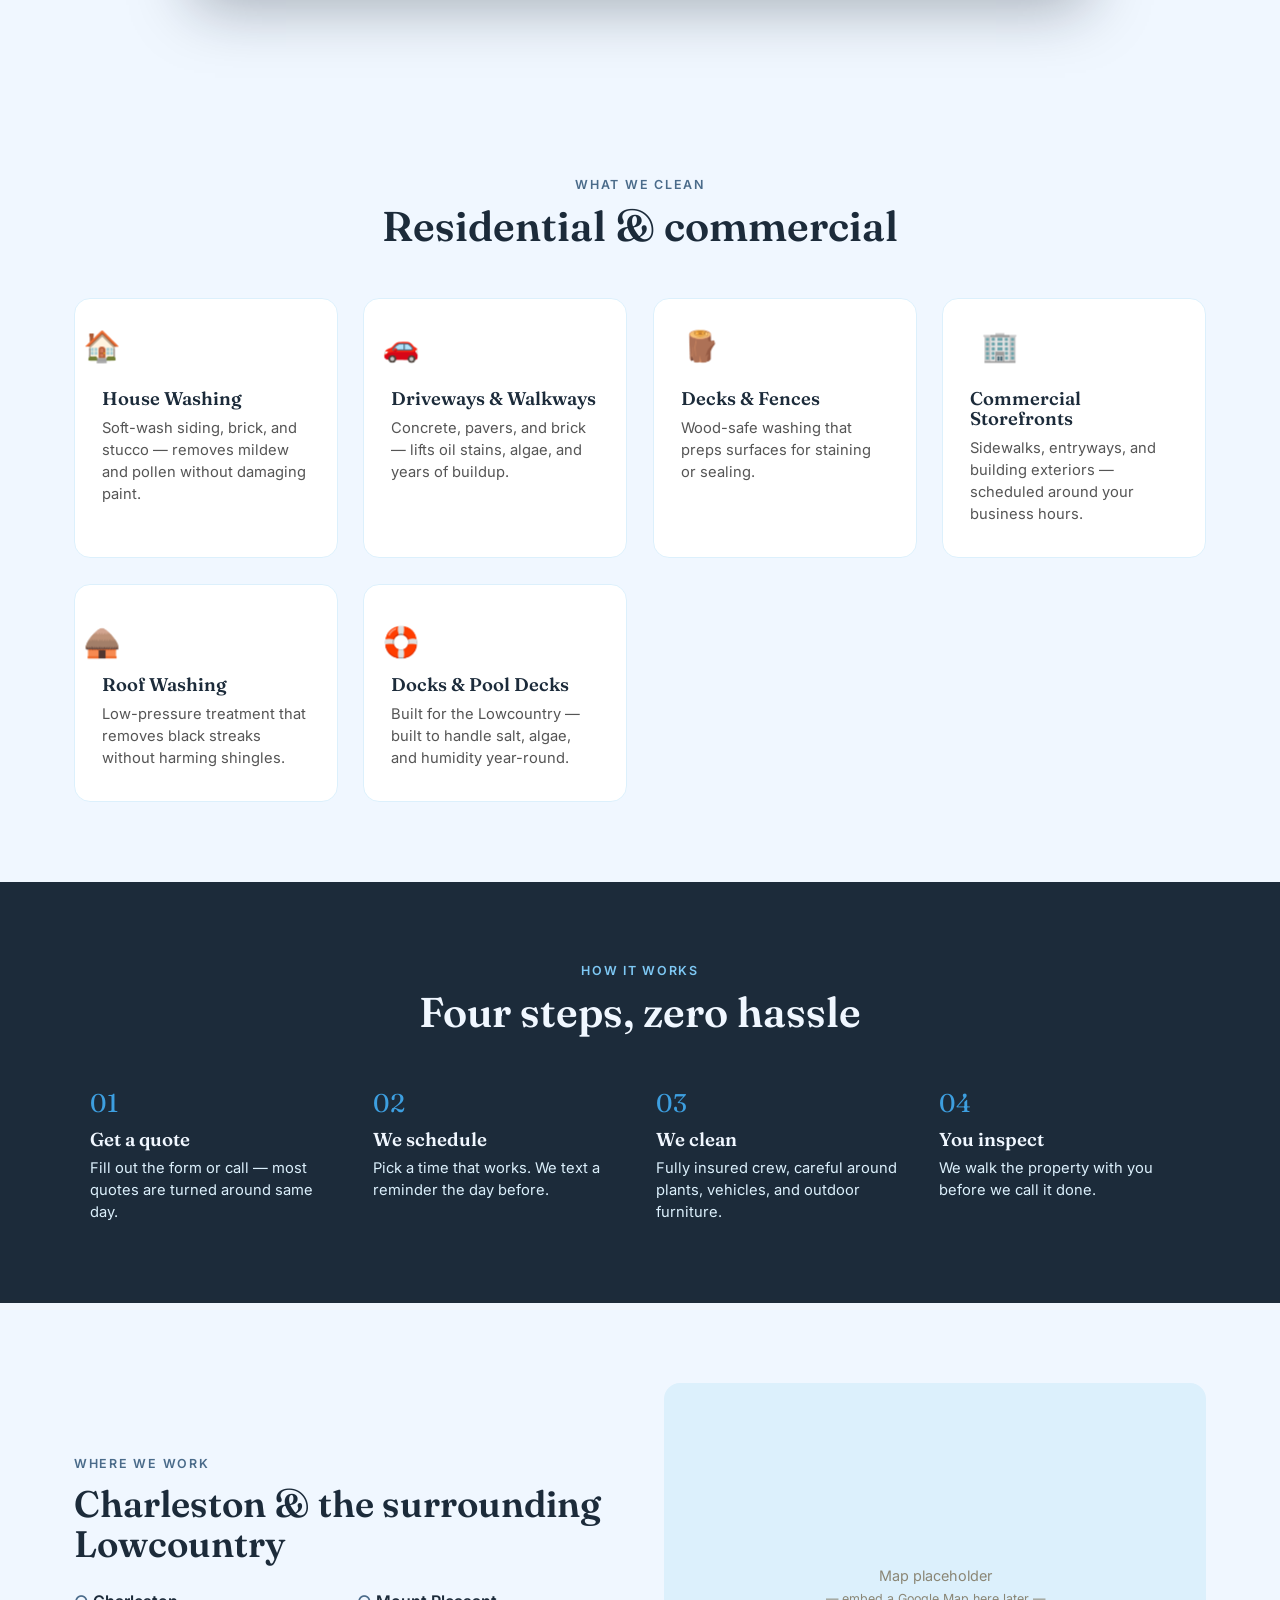
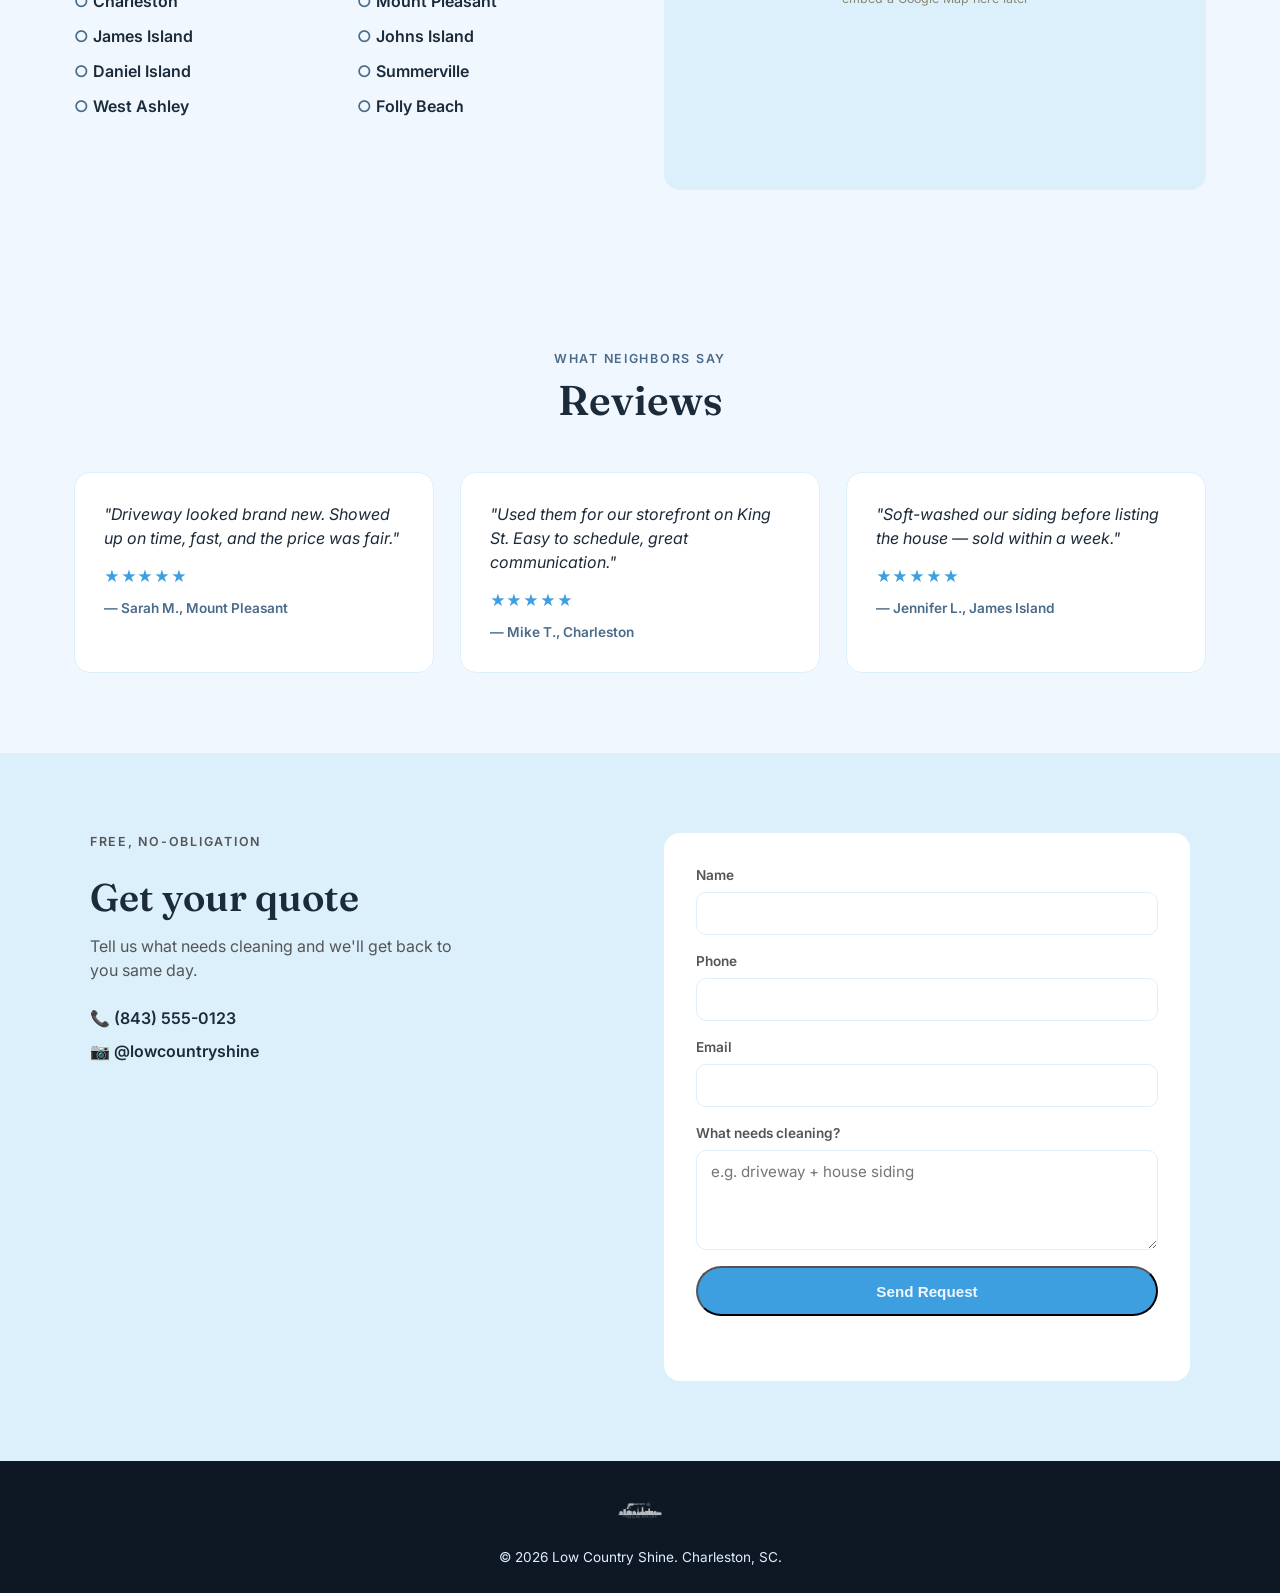
==== commit 8d1a8164: "Replace before/after slider photos with real siding job (algae removal) Converted from HEIC-in-.jpeg" ====
--- a/index.html
+++ b/index.html
@@ -100,10 +100,10 @@
   </div>
   <div class="ba-slider fade-in" id="baSlider">
     <div class="ba-after">
-      <img src="images/after.jpg" alt="Clean driveway after pressure washing" draggable="false" id="baAfterImg">
+      <img src="images/after.jpg" alt="Clean vinyl siding after soft washing" draggable="false" id="baAfterImg">
     </div>
     <div class="ba-before" id="baBefore">
-      <img src="images/before.jpg" alt="Dirty driveway before pressure washing" draggable="false" id="baBeforeImg">
+      <img src="images/before.jpg" alt="Algae-streaked vinyl siding before soft washing" draggable="false" id="baBeforeImg">
     </div>
     <div class="ba-handle" id="baHandle">
       <span class="ba-arrows">⟷</span>
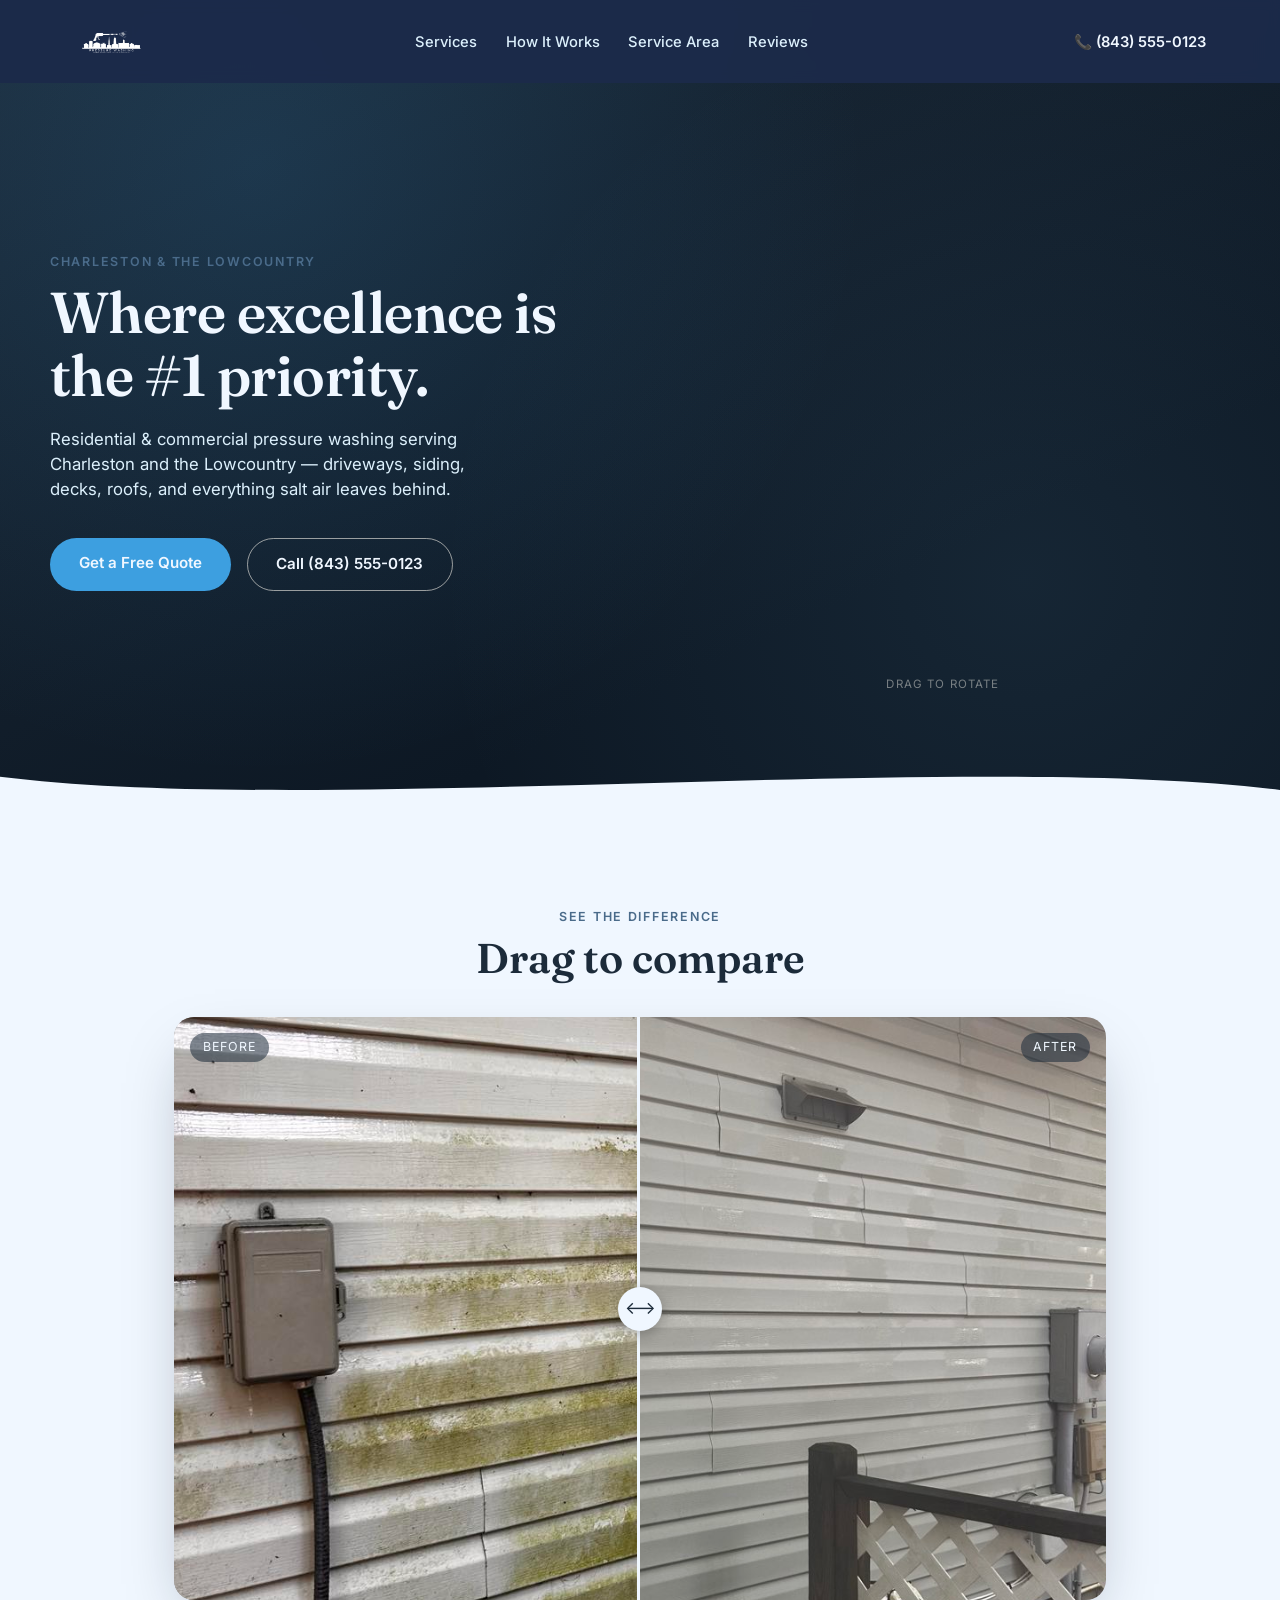
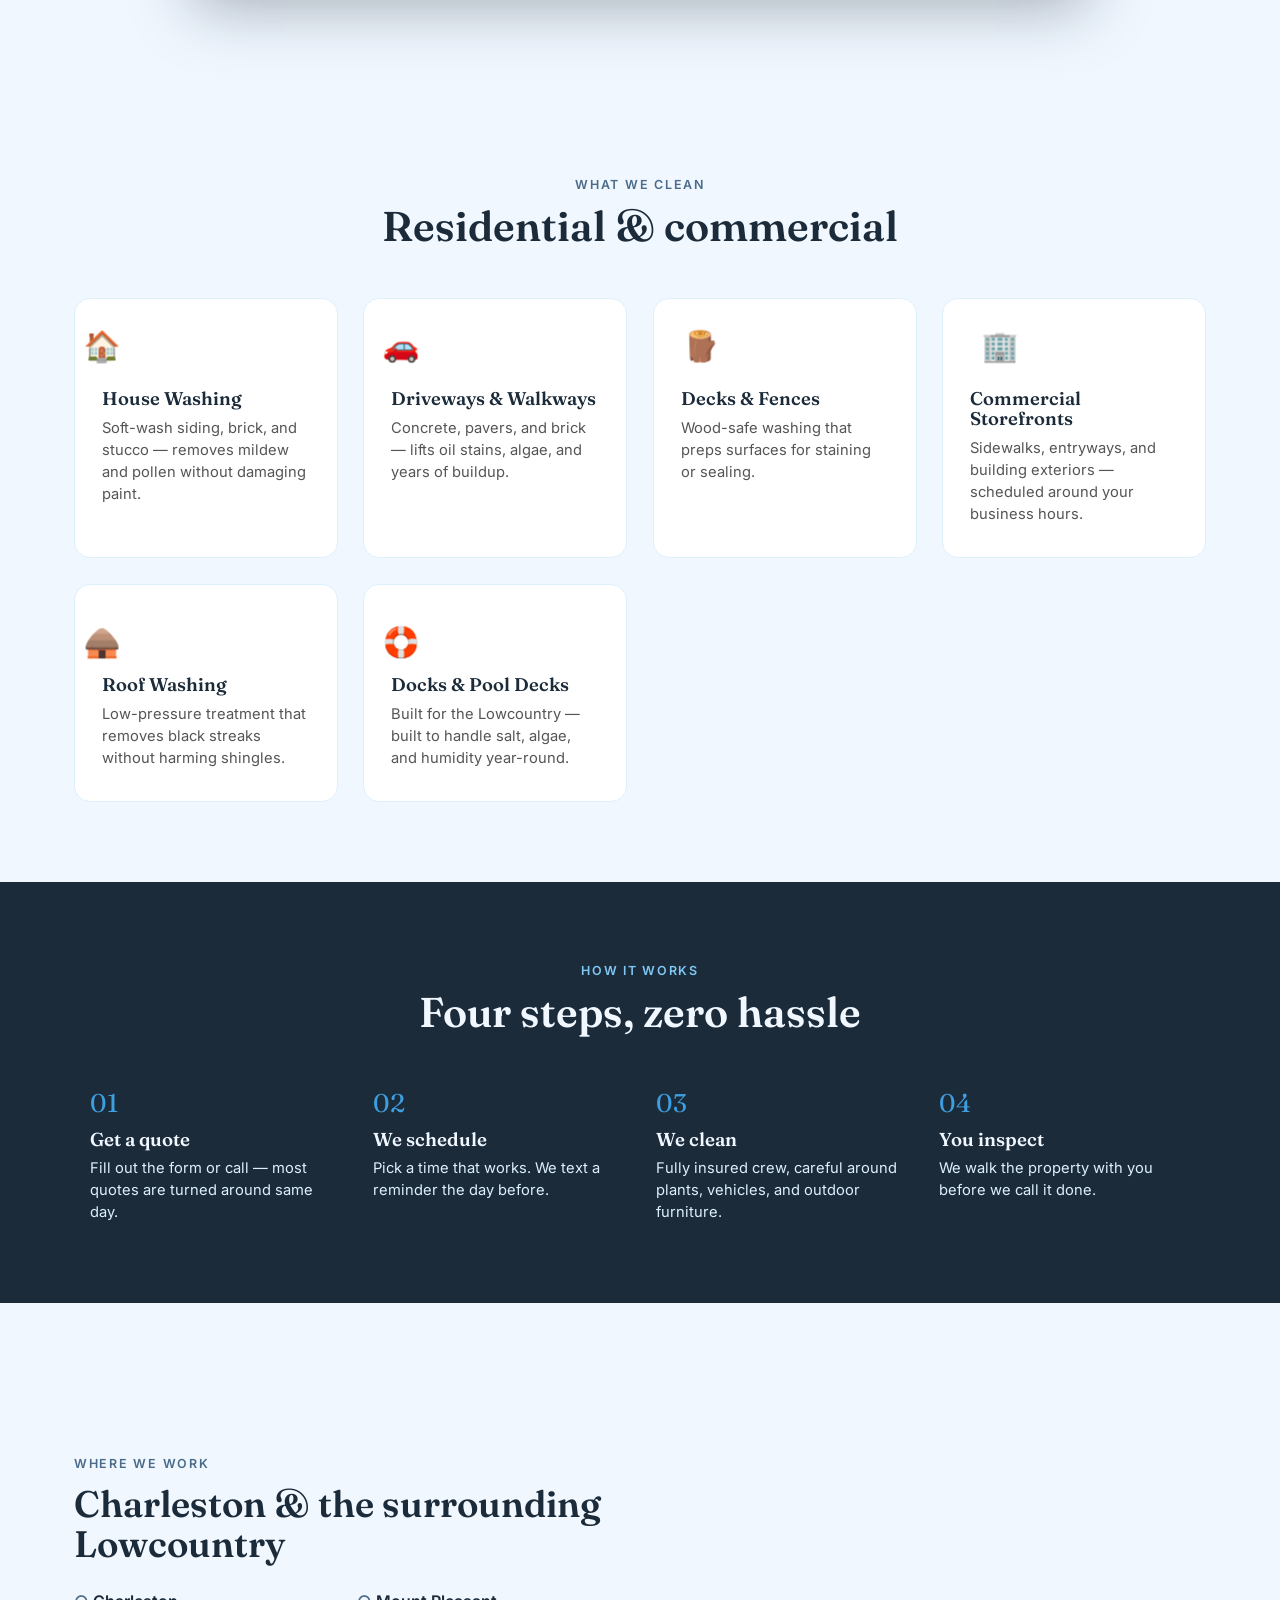
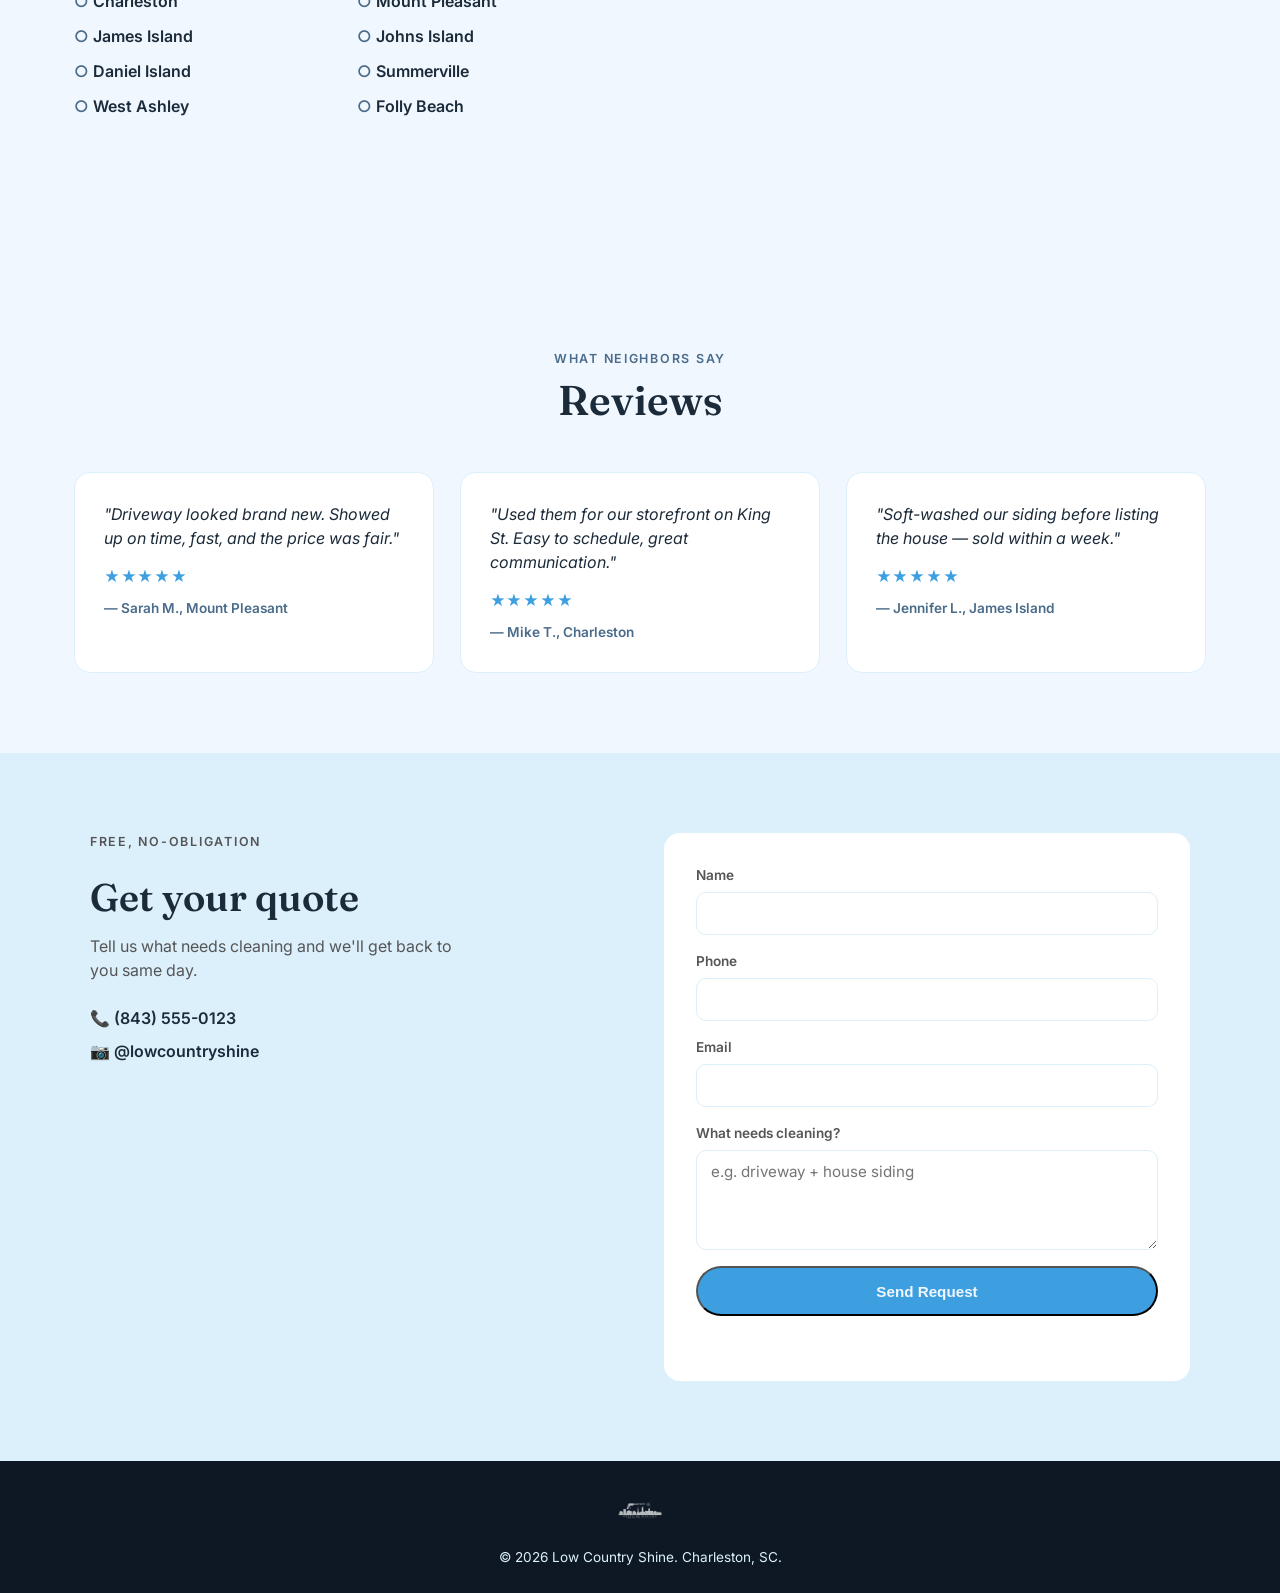
==== commit 541c4d9a: "Embed Google Maps for service area (James Island, general location) Replaced static placeholder with" ====
--- a/index.html
+++ b/index.html
@@ -208,9 +208,21 @@
         <li>Folly Beach</li>
       </ul>
     </div>
-    <div class="area-map-placeholder">
-      <!-- Swap this div for an embedded Google Map iframe if you want -->
-      <p>Map placeholder<br><span>— embed a Google Map here later —</span></p>
+    <div class="area-map">
+      <!-- General service-area map, centered on James Island for now.
+           EDIT: once the business has a Google Business Profile listing,
+           replace the src with a "Share > Embed a map" link from that
+           listing's Google Maps page to show a real pinned business. -->
+      <iframe
+        src="https://www.google.com/maps?q=James+Island,+SC&output=embed"
+        width="100%"
+        height="100%"
+        style="border:0"
+        allowfullscreen=""
+        loading="lazy"
+        referrerpolicy="no-referrer-when-downgrade"
+        title="Low Country Shine service area map — James Island, SC">
+      </iframe>
     </div>
   </div>
 </section>
--- a/styles.css
+++ b/styles.css
@@ -398,18 +398,11 @@
   left: 0;
   color: var(--slate);
 }
-.area-map-placeholder {
-  background: var(--frost-dark);
+.area-map {
   border-radius: 16px;
+  overflow: hidden;
   aspect-ratio: 4/3;
-  display: flex;
-  align-items: center;
-  justify-content: center;
-  text-align: center;
-  color: #8a8675;
-  font-size: 0.9rem;
-}
-.area-map-placeholder span { font-size: 0.78rem; }
+}
 @media (max-width: 780px) {
   .area-inner { grid-template-columns: 1fr; }
 }
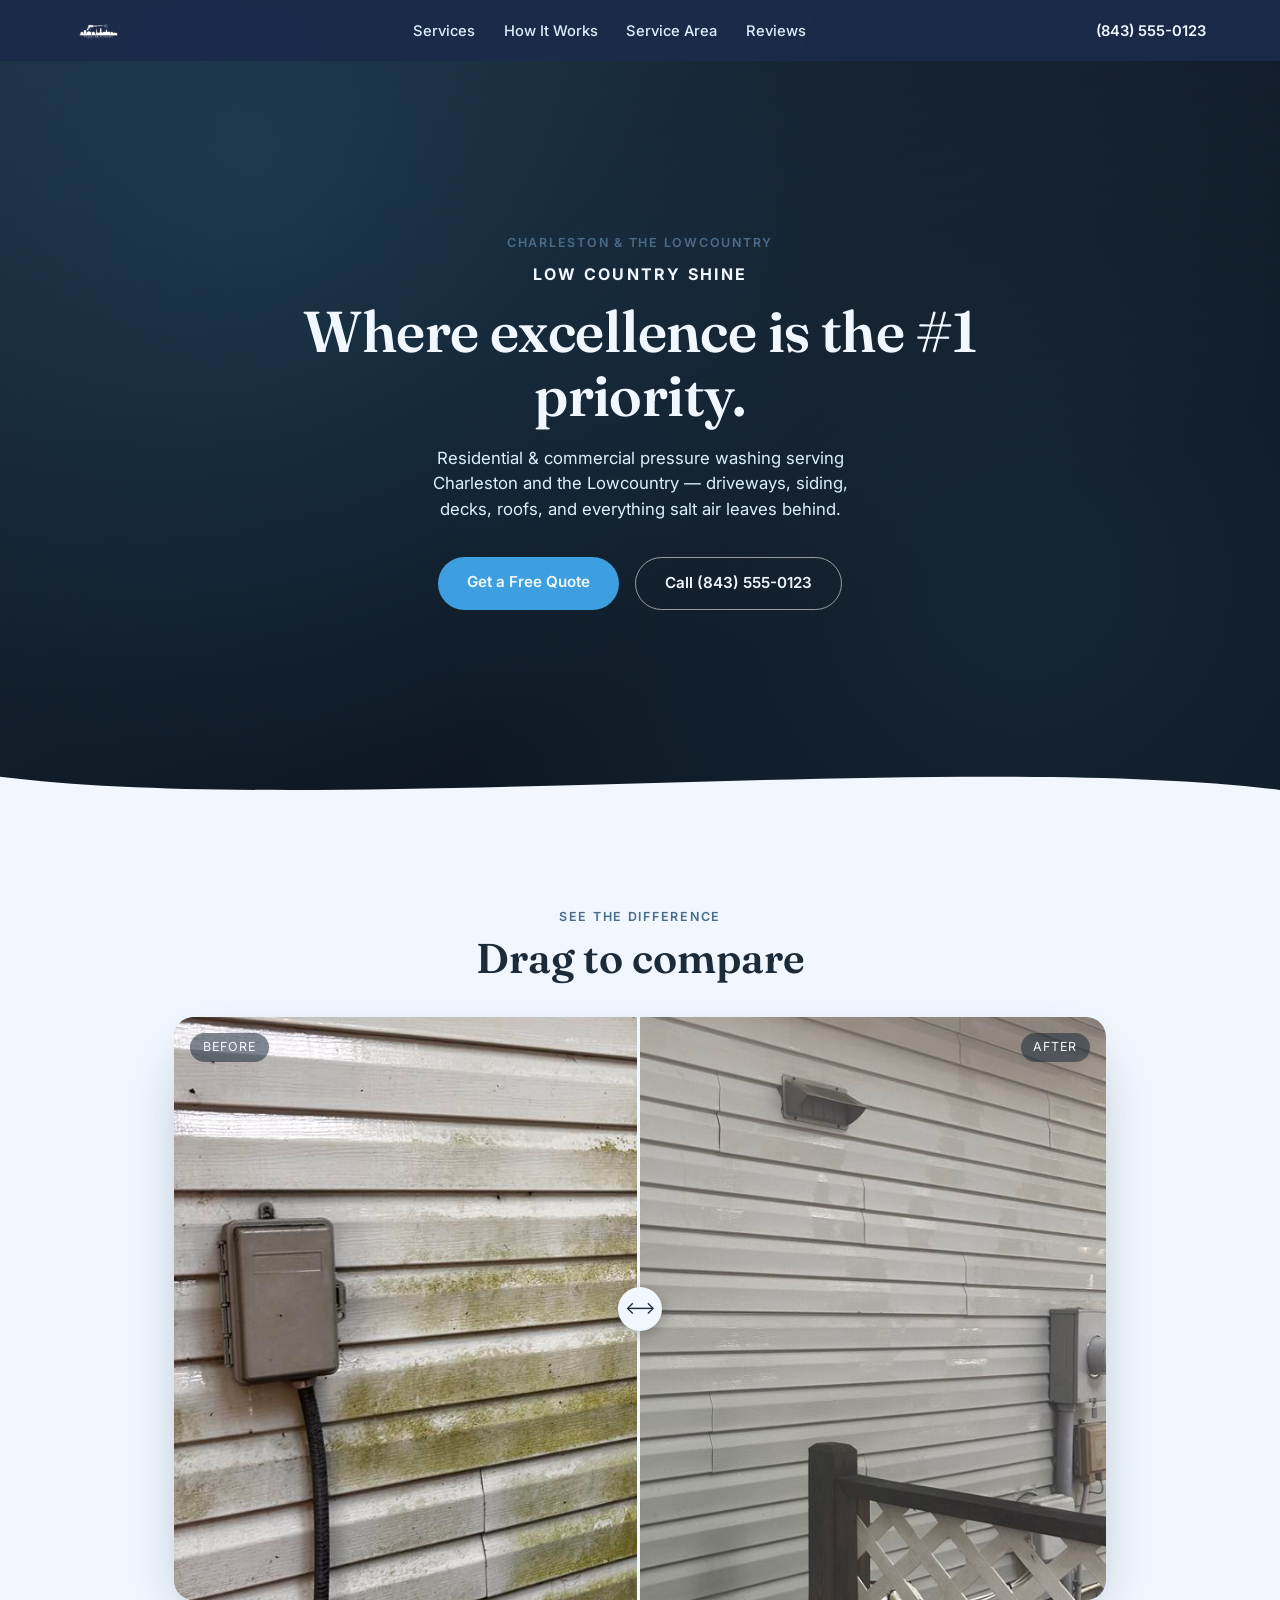
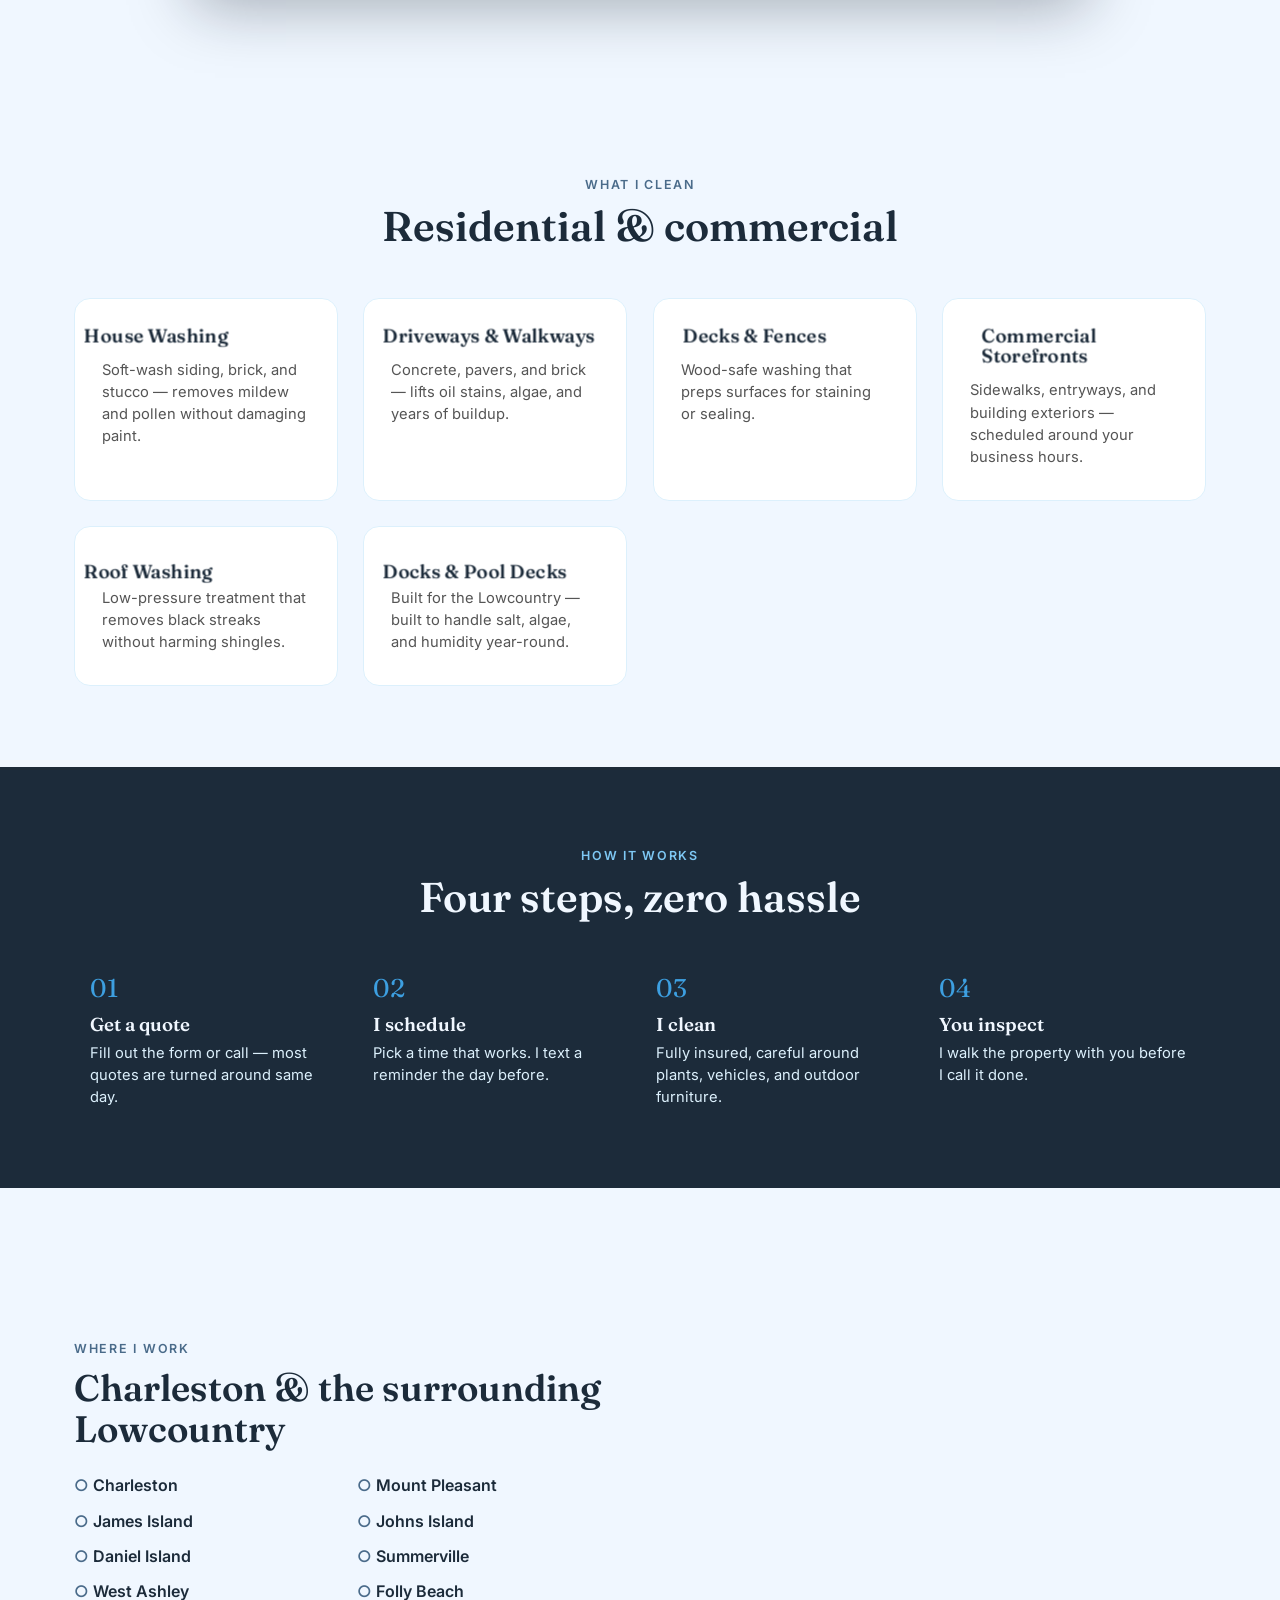
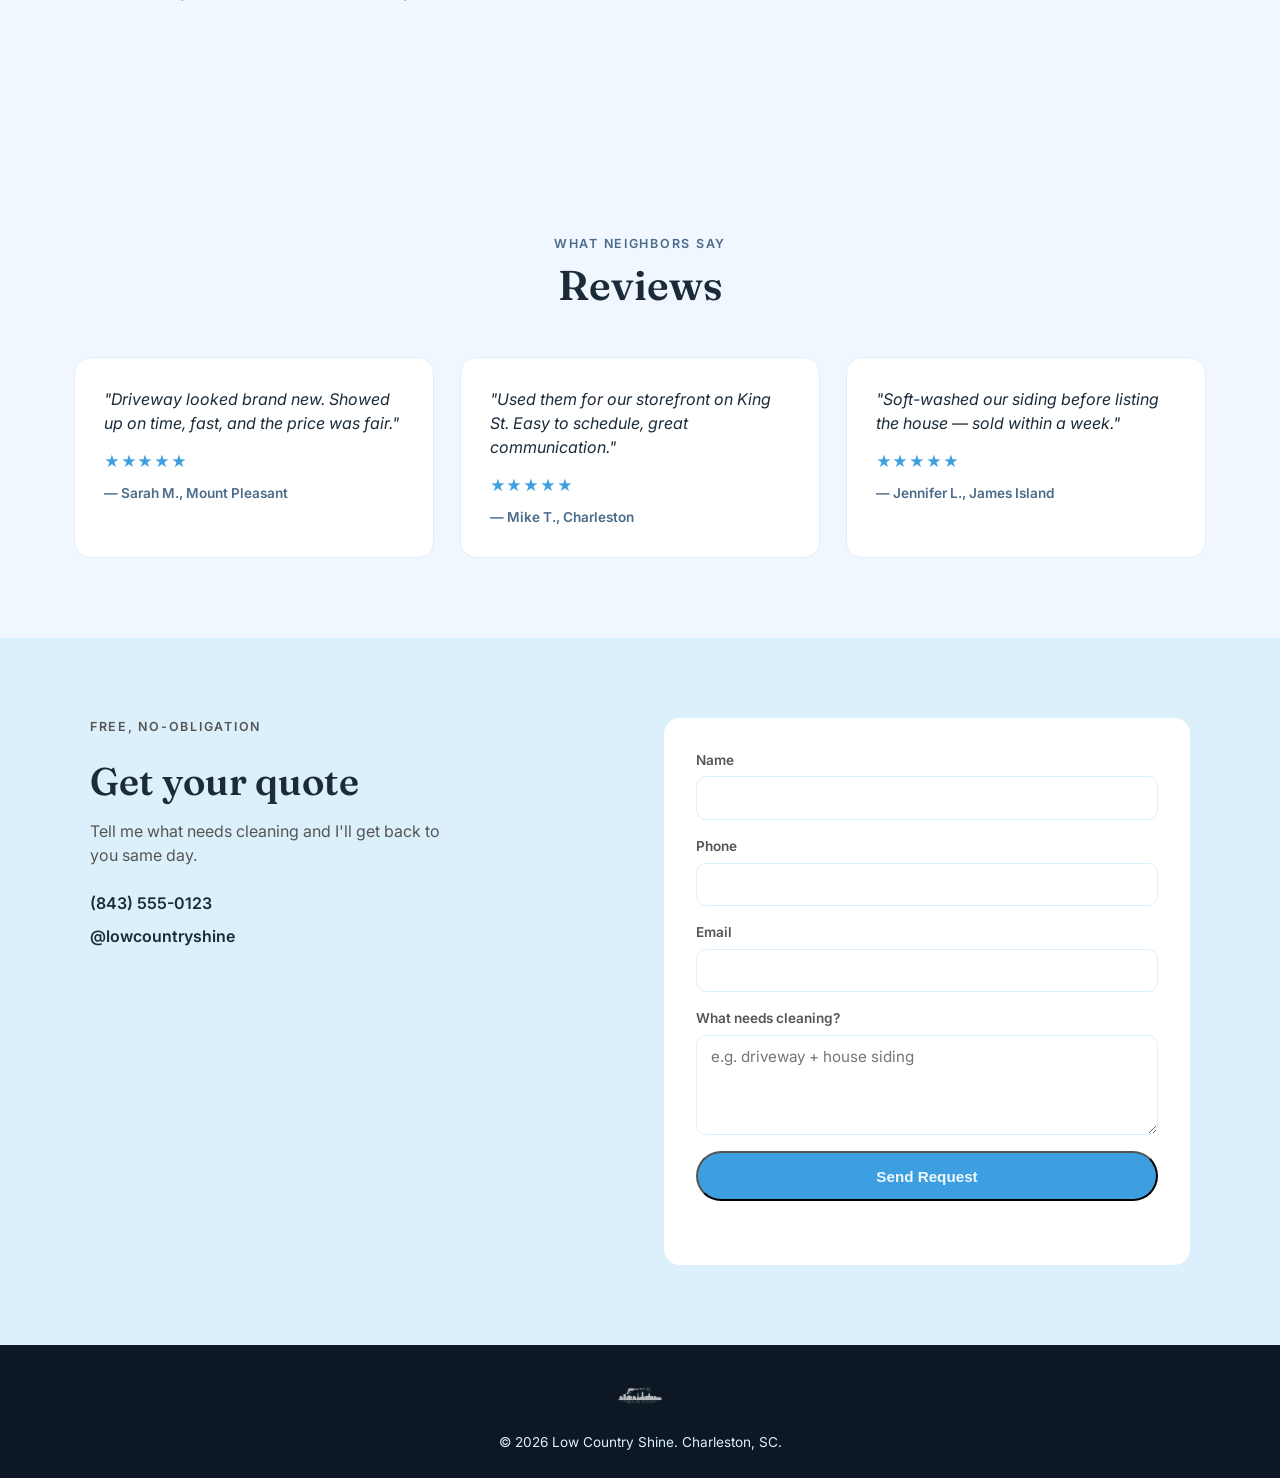
==== commit 5c9a2c87: "Simplify hero, remove 3D model and emoji, add Formspree, sole-proprietor voice - Remove the Three.js" ====
--- a/index.html
+++ b/index.html
@@ -56,7 +56,7 @@
       <a href="#area">Service Area</a>
       <a href="#reviews">Reviews</a>
     </nav>
-    <a href="tel:+18435550123" class="nav-phone" data-phone>📞 (843) 555-0123</a>
+    <a href="tel:+18435550123" class="nav-phone" data-phone>(843) 555-0123</a>
   </div>
 </header>
 
@@ -69,6 +69,7 @@
   <div class="hero-inner">
     <div class="hero-content">
       <p class="eyebrow">Charleston &amp; the Lowcountry</p>
+      <p class="hero-brand" id="heroBrand">Low Country Shine</p>
       <h1 id="heroTitle">Tide goes out.<br>Grime goes with it.</h1>
       <p class="hero-sub" id="heroSubheadline">Residential &amp; commercial pressure washing for driveways, siding, decks, roofs, and everything salt air leaves behind.</p>
       <div class="hero-cta">
@@ -76,11 +77,6 @@
         <a href="tel:+18435550123" class="btn btn-ghost" data-phone>Call (843) 555-0123</a>
       </div>
     </div>
-    <!-- 3D canvas — Three.js renders here automatically -->
-    <div class="hero-3d" id="hero3dWrap">
-      <canvas id="threeCanvas"></canvas>
-      <p class="canvas-hint">drag to rotate</p>
-    </div>
   </div>
   <div class="hero-wave">
     <svg viewBox="0 0 1440 120" preserveAspectRatio="none"><path d="M0,40 C360,100 1080,0 1440,60 L1440,120 L0,120 Z"></path></svg>
@@ -119,37 +115,31 @@
      is one card — copy/paste the block to add a new service.
 ========================================================= -->
 <section id="services" class="services">
-  <p class="eyebrow center">What we clean</p>
+  <p class="eyebrow center">What I clean</p>
   <h2 class="center fade-in">Residential &amp; commercial</h2>
 
   <div class="service-grid">
     <article class="service-card fade-in">
-      <div class="service-icon">🏠</div>
       <h3>House Washing</h3>
       <p>Soft-wash siding, brick, and stucco — removes mildew and pollen without damaging paint.</p>
     </article>
     <article class="service-card fade-in">
-      <div class="service-icon">🚗</div>
       <h3>Driveways &amp; Walkways</h3>
       <p>Concrete, pavers, and brick — lifts oil stains, algae, and years of buildup.</p>
     </article>
     <article class="service-card fade-in">
-      <div class="service-icon">🪵</div>
       <h3>Decks &amp; Fences</h3>
       <p>Wood-safe washing that preps surfaces for staining or sealing.</p>
     </article>
     <article class="service-card fade-in">
-      <div class="service-icon">🏢</div>
       <h3>Commercial Storefronts</h3>
       <p>Sidewalks, entryways, and building exteriors — scheduled around your business hours.</p>
     </article>
     <article class="service-card fade-in">
-      <div class="service-icon">🛖</div>
       <h3>Roof Washing</h3>
       <p>Low-pressure treatment that removes black streaks without harming shingles.</p>
     </article>
     <article class="service-card fade-in">
-      <div class="service-icon">🛟</div>
       <h3>Docks &amp; Pool Decks</h3>
       <p>Built for the Lowcountry — built to handle salt, algae, and humidity year-round.</p>
     </article>
@@ -172,18 +162,18 @@
     </div>
     <div class="step fade-in">
       <span class="step-num">02</span>
-      <h3>We schedule</h3>
-      <p>Pick a time that works. We text a reminder the day before.</p>
+      <h3>I schedule</h3>
+      <p>Pick a time that works. I text a reminder the day before.</p>
     </div>
     <div class="step fade-in">
       <span class="step-num">03</span>
-      <h3>We clean</h3>
-      <p>Fully insured crew, careful around plants, vehicles, and outdoor furniture.</p>
+      <h3>I clean</h3>
+      <p>Fully insured, careful around plants, vehicles, and outdoor furniture.</p>
     </div>
     <div class="step fade-in">
       <span class="step-num">04</span>
       <h3>You inspect</h3>
-      <p>We walk the property with you before we call it done.</p>
+      <p>I walk the property with you before I call it done.</p>
     </div>
   </div>
 </section>
@@ -195,7 +185,7 @@
 <section id="area" class="area">
   <div class="area-inner">
     <div>
-      <p class="eyebrow">Where we work</p>
+      <p class="eyebrow">Where I work</p>
       <h2 class="fade-in">Charleston &amp; the surrounding Lowcountry</h2>
       <ul class="area-list" id="areaList">
         <li>Charleston</li>
@@ -259,7 +249,7 @@
      least one photo. Client adds photos through /admin.
 ========================================================= -->
 <section id="gallery" class="gallery" style="display:none">
-  <p class="eyebrow center">Our work</p>
+  <p class="eyebrow center">My work</p>
   <h2 class="center fade-in">Job photos</h2>
   <div class="gallery-grid fade-in" id="galleryGrid"></div>
 </section>
@@ -275,22 +265,22 @@
 
 <!-- =========================================================
      QUOTE FORM + CONTACT
-     EDIT: this form currently just shows a thank-you message.
-     To actually receive submissions, see README.md — easiest
-     no-code option is Formspree (free tier, 5 min setup).
+     Submits to Formspree (endpoint below) via fetch() in script.js —
+     no page reload, inline success/error message. Formspree free tier
+     is 50 submissions/month; upgrade at formspree.io if that's not enough.
 ========================================================= -->
 <section id="quote" class="quote">
   <div class="quote-inner">
     <div class="quote-text">
       <p class="eyebrow">Free, no-obligation</p>
       <h2 class="fade-in">Get your quote</h2>
-      <p>Tell us what needs cleaning and we'll get back to you same day.</p>
+      <p>Tell me what needs cleaning and I'll get back to you same day.</p>
       <div class="quote-contacts">
-        <a href="tel:+18435550123" data-phone>📞 (843) 555-0123</a>
-        <a href="https://instagram.com/lowcountryshine" target="_blank" rel="noopener" id="instagramLink">📷 @lowcountryshine</a>
+        <a href="tel:+18435550123" data-phone>(843) 555-0123</a>
+        <a href="https://instagram.com/lowcountryshine" target="_blank" rel="noopener" id="instagramLink">@lowcountryshine</a>
       </div>
     </div>
-    <form class="quote-form" id="quoteForm">
+    <form class="quote-form" id="quoteForm" action="https://formspree.io/f/xpqgokkz" method="POST">
       <label>Name
         <input type="text" name="name" required>
       </label>
@@ -303,7 +293,7 @@
       <label>What needs cleaning?
         <textarea name="message" rows="4" placeholder="e.g. driveway + house siding"></textarea>
       </label>
-      <button type="submit" class="btn btn-primary">Send Request</button>
+      <button type="submit" class="btn btn-primary" id="quoteSubmitBtn">Send Request</button>
       <p class="form-note" id="formNote"></p>
     </form>
   </div>
@@ -317,8 +307,6 @@
   <p>© <span id="year"></span> <span id="footerBusinessName">Low Country Shine</span>. Charleston, SC.</p>
 </footer>
 
-<!-- Three.js — powers the 3D model in the hero -->
-<script src="https://cdnjs.cloudflare.com/ajax/libs/three.js/r128/three.min.js"></script>
 <script src="script.js"></script>
 </body>
 </html>
--- a/styles.css
+++ b/styles.css
@@ -109,16 +109,16 @@
   display: flex;
   align-items: center;
 }
-/* Logo PNG is brand blue on transparent — nav background is dark navy,
-   so invert to white for legibility. */
+/* Logo PNG is brand blue/black on transparent — inverted to white so it
+   blends cleanly into the dark nav with no separate background box. */
 .nav-logo-img {
-  height: 64px;
+  height: 42px;
   width: auto;
   display: block;
   filter: brightness(0) invert(1);
 }
-@media (max-width: 780px) {
-  .nav-logo-img { height: 48px; }
+@media (max-width: 480px) {
+  .nav-logo-img { height: 34px; }
 }
 .nav-links { display: flex; gap: 1.8rem; }
 .nav-links a {
@@ -154,20 +154,26 @@
     radial-gradient(circle at 20% 20%, rgba(61,159,224,0.15), transparent 50%),
     radial-gradient(circle at 80% 70%, rgba(126,200,244,0.08), transparent 50%);
 }
-/* Two-column split */
+/* Single centered column — no hero image/canvas */
 .hero-inner {
   position: relative;
   z-index: 2;
-  max-width: 1180px;
+  max-width: 720px;
   margin: 0 auto;
   width: 100%;
-  display: grid;
-  grid-template-columns: 1fr 1fr;
-  gap: 2rem;
-  align-items: center;
+  text-align: center;
 }
 .hero-content {
   color: var(--frost);
+}
+.hero-brand {
+  font-family: var(--font-body);
+  font-size: 1rem;
+  font-weight: 700;
+  color: var(--frost);
+  letter-spacing: 0.14em;
+  text-transform: uppercase;
+  margin: 0.3rem 0 0.9rem;
 }
 .hero h1 {
   font-size: clamp(2.2rem, 4.5vw, 3.8rem);
@@ -178,38 +184,9 @@
   font-size: 1.05rem;
   color: var(--frost-dark);
   max-width: 460px;
-  margin: 0 0 2.2rem;
-}
-.hero-cta { display: flex; gap: 1rem; flex-wrap: wrap; }
-
-/* 3D canvas container */
-.hero-3d {
-  position: relative;
-  width: 100%;
-  aspect-ratio: 1 / 1;
-  border-radius: 24px;
-  overflow: hidden;
-}
-#threeCanvas {
-  width: 100% !important;
-  height: 100% !important;
-  display: block;
-  border-radius: 24px;
-  cursor: grab;
-}
-#threeCanvas:active { cursor: grabbing; }
-.canvas-hint {
-  position: absolute;
-  bottom: 1rem;
-  left: 50%;
-  transform: translateX(-50%);
-  font-size: 0.72rem;
-  letter-spacing: 0.1em;
-  text-transform: uppercase;
-  color: rgba(244,241,232,0.45);
-  pointer-events: none;
-  white-space: nowrap;
-}
+  margin: 0 auto 2.2rem;
+}
+.hero-cta { display: flex; gap: 1rem; flex-wrap: wrap; justify-content: center; }
 
 .hero-wave {
   position: absolute;
@@ -221,13 +198,6 @@
 .hero-wave path { fill: var(--frost); }
 
 @media (max-width: 860px) {
-  .hero-inner {
-    grid-template-columns: 1fr;
-  }
-  .hero-3d {
-    max-width: 380px;
-    margin: 0 auto;
-  }
   .hero h1 { font-size: 2.2rem; }
 }
 
@@ -340,12 +310,11 @@
 .service-card:hover {
   box-shadow: 0 20px 45px -18px rgba(13,24,36,0.3);
 }
-.service-icon {
-  font-size: 1.8rem;
-  margin-bottom: 0.9rem;
+.service-card h3 {
+  font-size: 1.15rem;
+  margin-bottom: 0.5rem;
   transform: translateZ(30px);
 }
-.service-card h3 { font-size: 1.15rem; margin-bottom: 0.5rem; }
 .service-card p { font-size: 0.92rem; color: #555; }
 
 /* ============== PROCESS ============== */
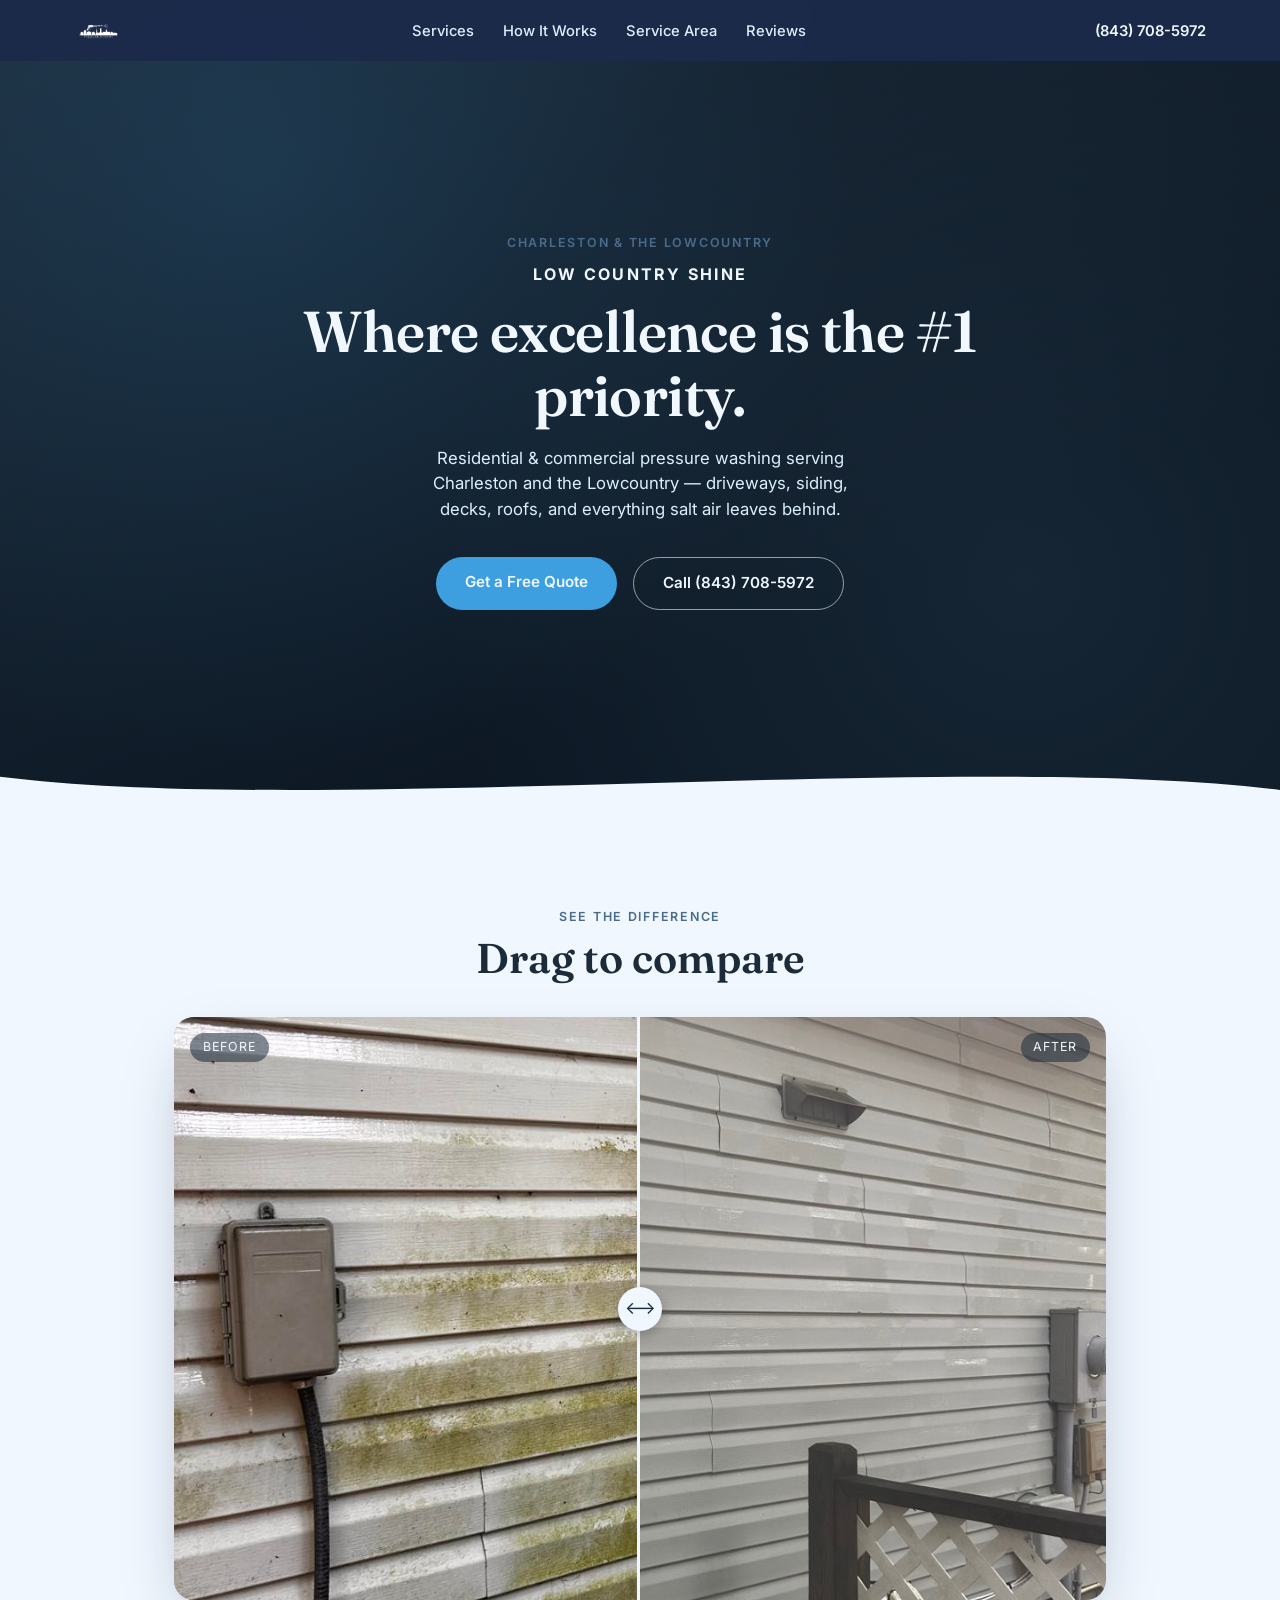
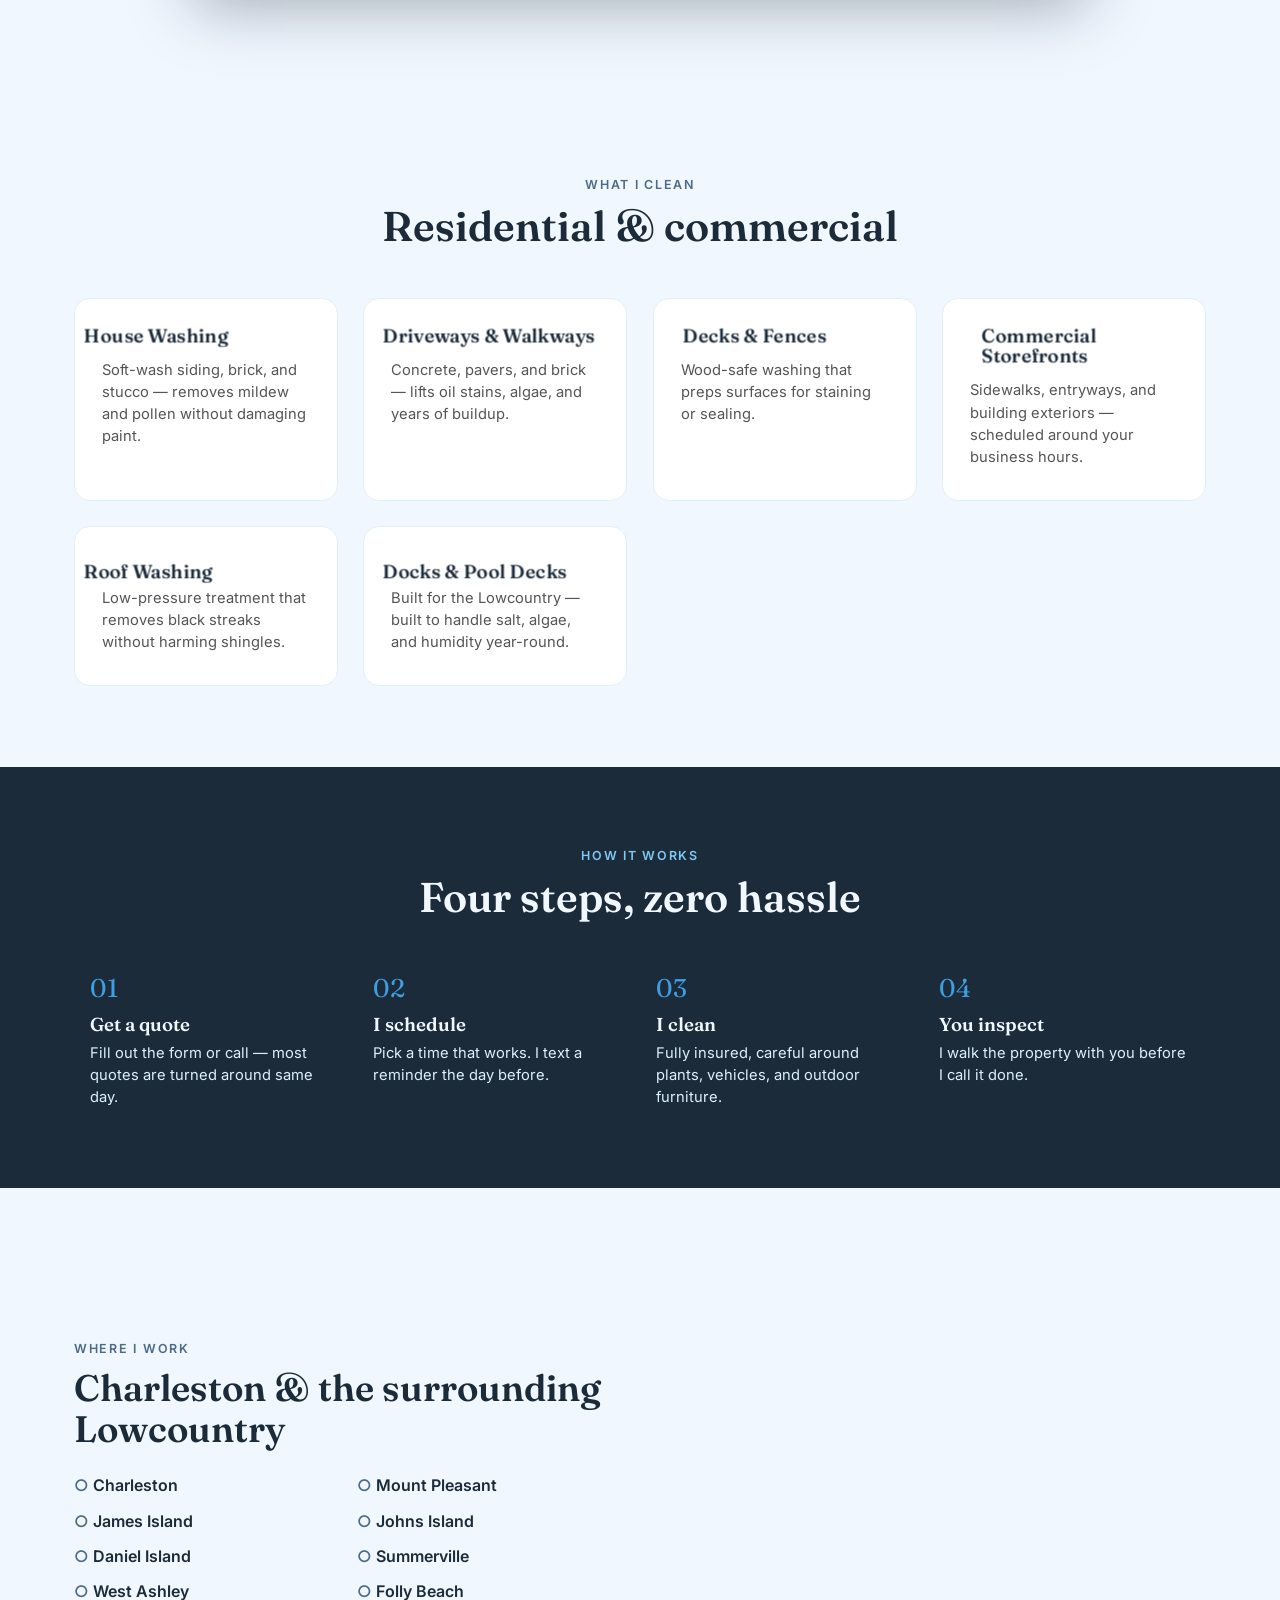
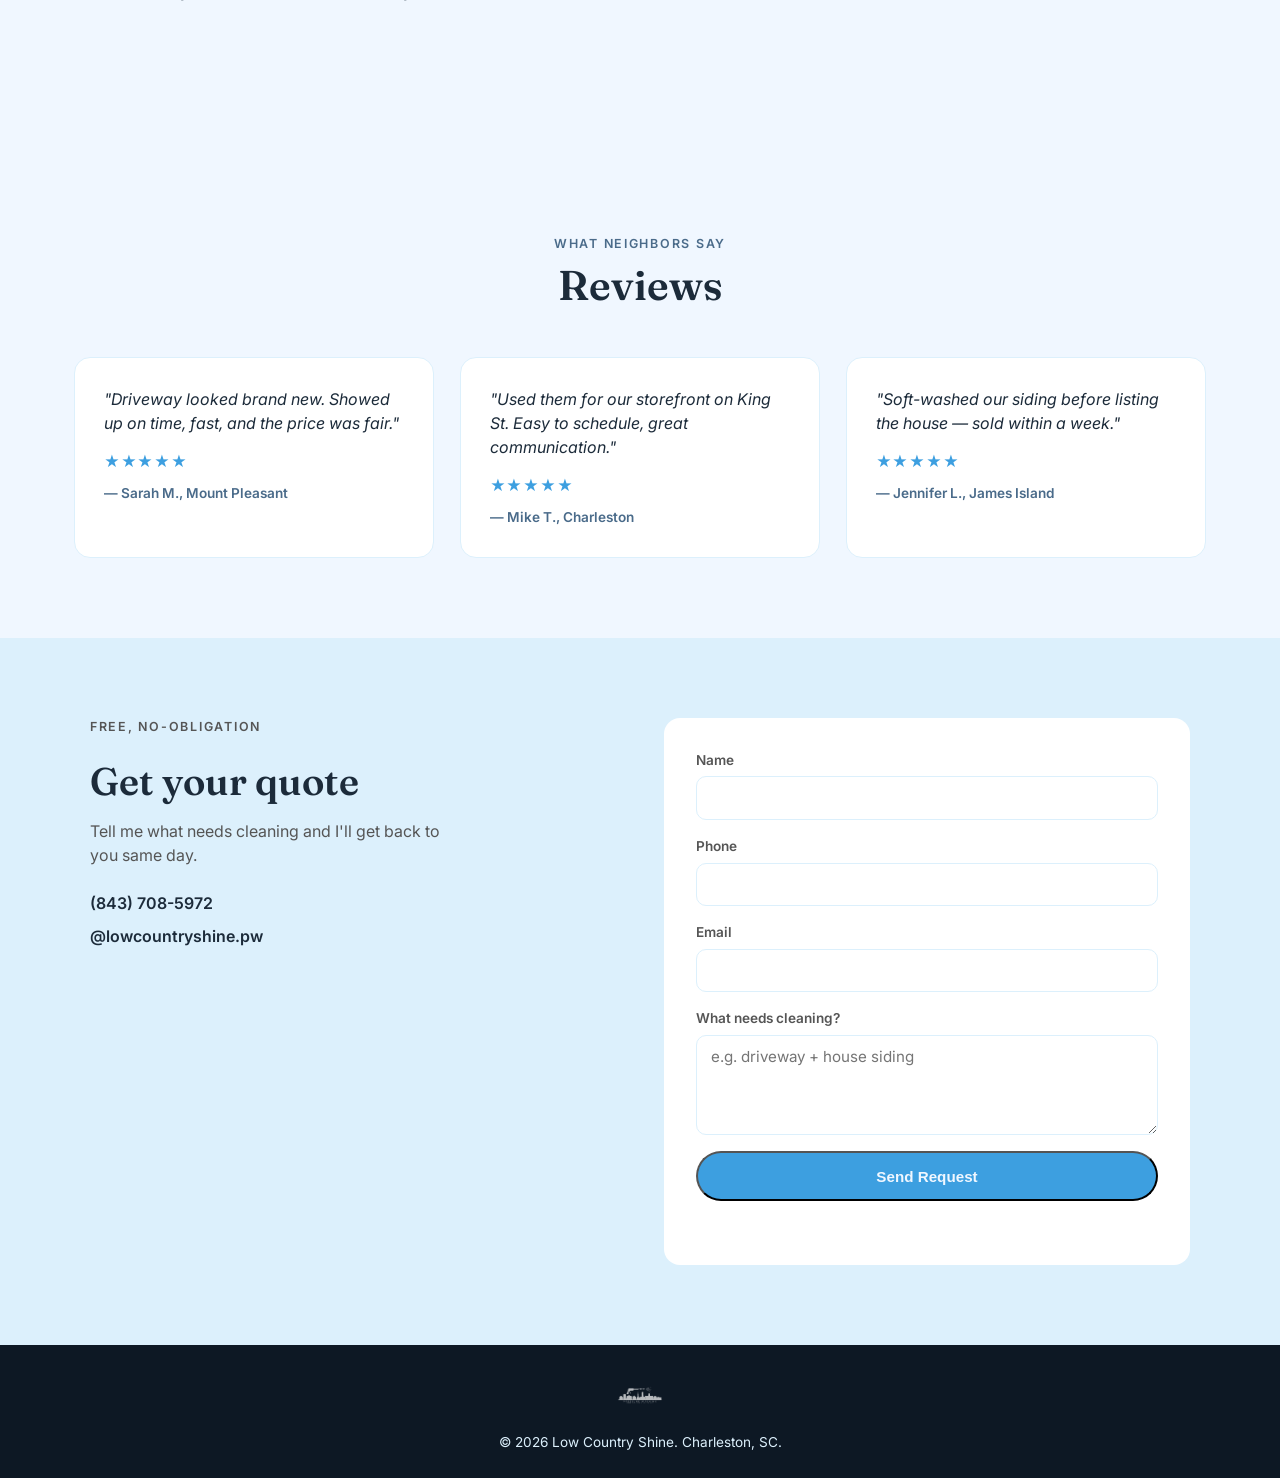
==== commit ec1cfe96: "Update business phone number and Instagram handle Phone: (843) 708-5972 / Instagram: @lowcountryshin" ====
--- a/index.html
+++ b/index.html
@@ -56,7 +56,7 @@
       <a href="#area">Service Area</a>
       <a href="#reviews">Reviews</a>
     </nav>
-    <a href="tel:+18435550123" class="nav-phone" data-phone>(843) 555-0123</a>
+    <a href="tel:+18437085972" class="nav-phone" data-phone>(843) 708-5972</a>
   </div>
 </header>
 
@@ -74,7 +74,7 @@
       <p class="hero-sub" id="heroSubheadline">Residential &amp; commercial pressure washing for driveways, siding, decks, roofs, and everything salt air leaves behind.</p>
       <div class="hero-cta">
         <a href="#quote" class="btn btn-primary">Get a Free Quote</a>
-        <a href="tel:+18435550123" class="btn btn-ghost" data-phone>Call (843) 555-0123</a>
+        <a href="tel:+18437085972" class="btn btn-ghost" data-phone>Call (843) 708-5972</a>
       </div>
     </div>
   </div>
@@ -276,8 +276,8 @@
       <h2 class="fade-in">Get your quote</h2>
       <p>Tell me what needs cleaning and I'll get back to you same day.</p>
       <div class="quote-contacts">
-        <a href="tel:+18435550123" data-phone>(843) 555-0123</a>
-        <a href="https://instagram.com/lowcountryshine" target="_blank" rel="noopener" id="instagramLink">@lowcountryshine</a>
+        <a href="tel:+18437085972" data-phone>(843) 708-5972</a>
+        <a href="https://instagram.com/lowcountryshine.pw" target="_blank" rel="noopener" id="instagramLink">@lowcountryshine.pw</a>
       </div>
     </div>
     <form class="quote-form" id="quoteForm" action="https://formspree.io/f/xpqgokkz" method="POST">
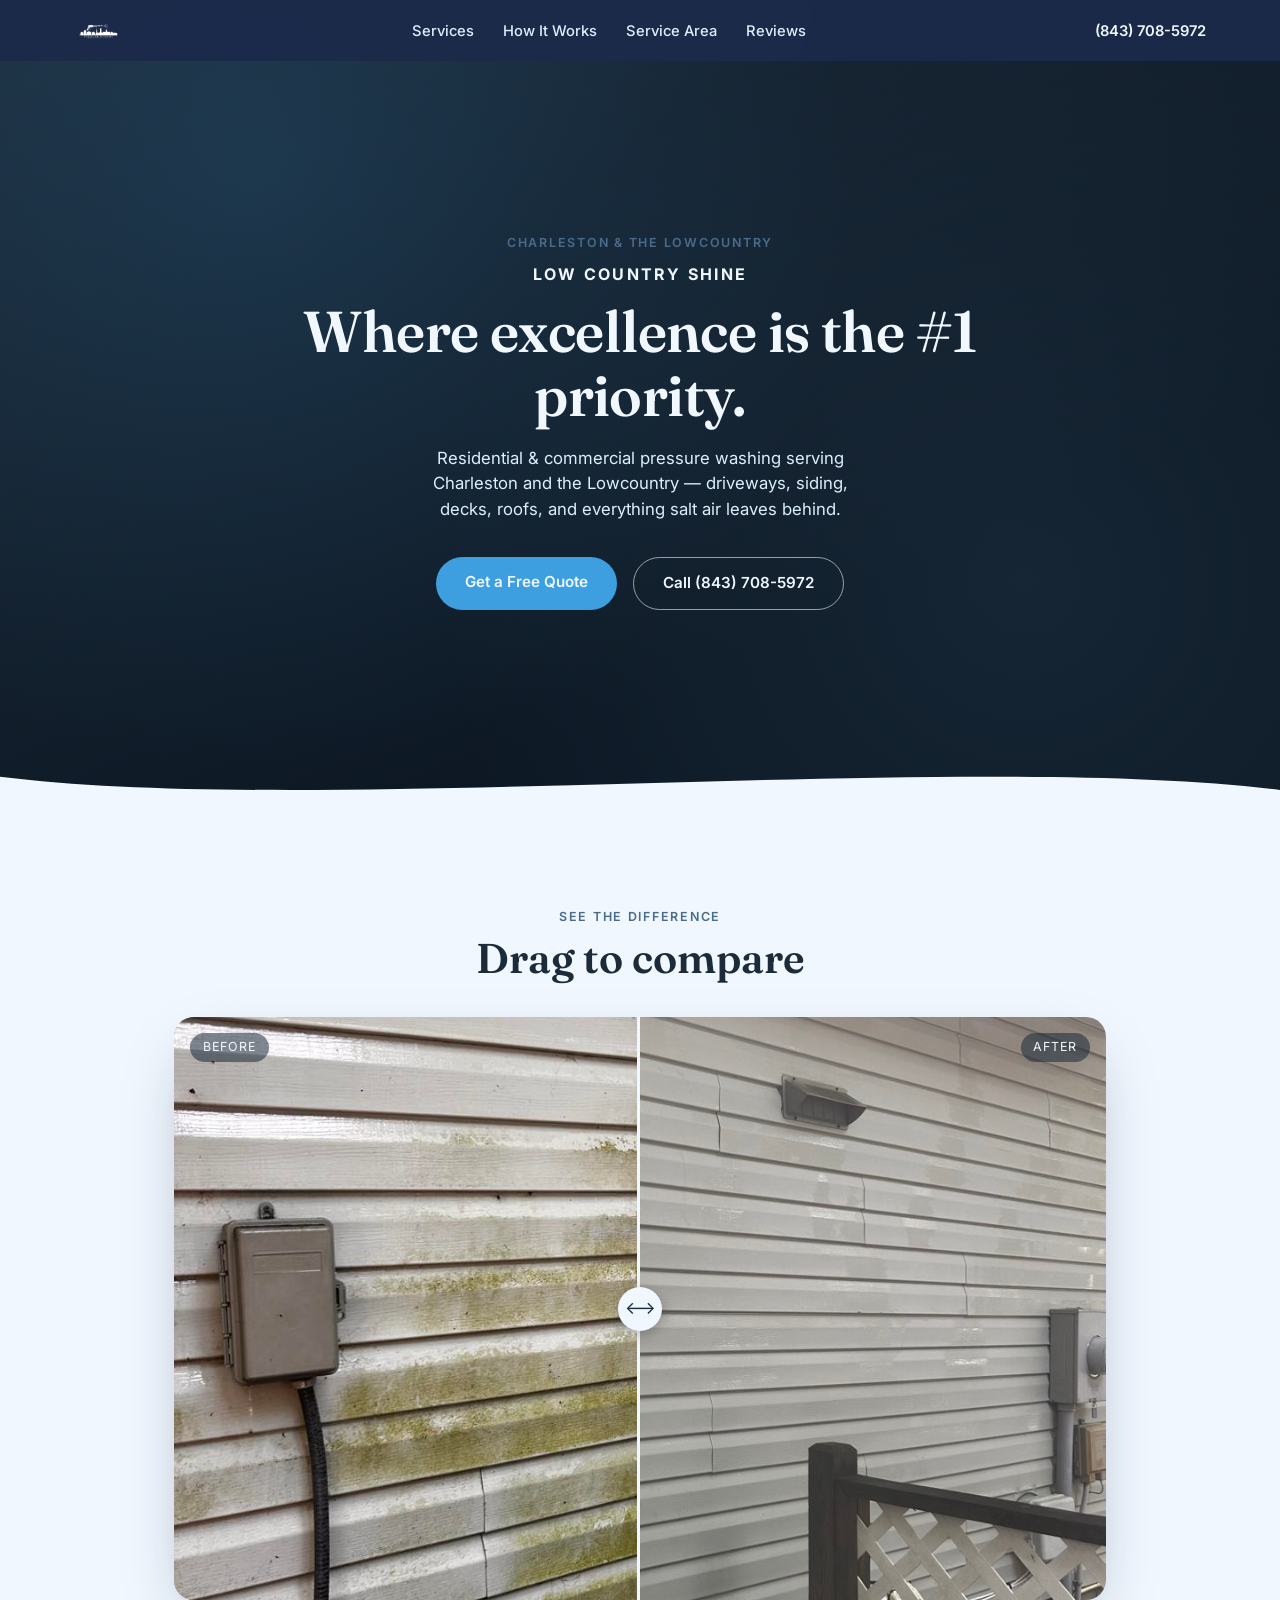
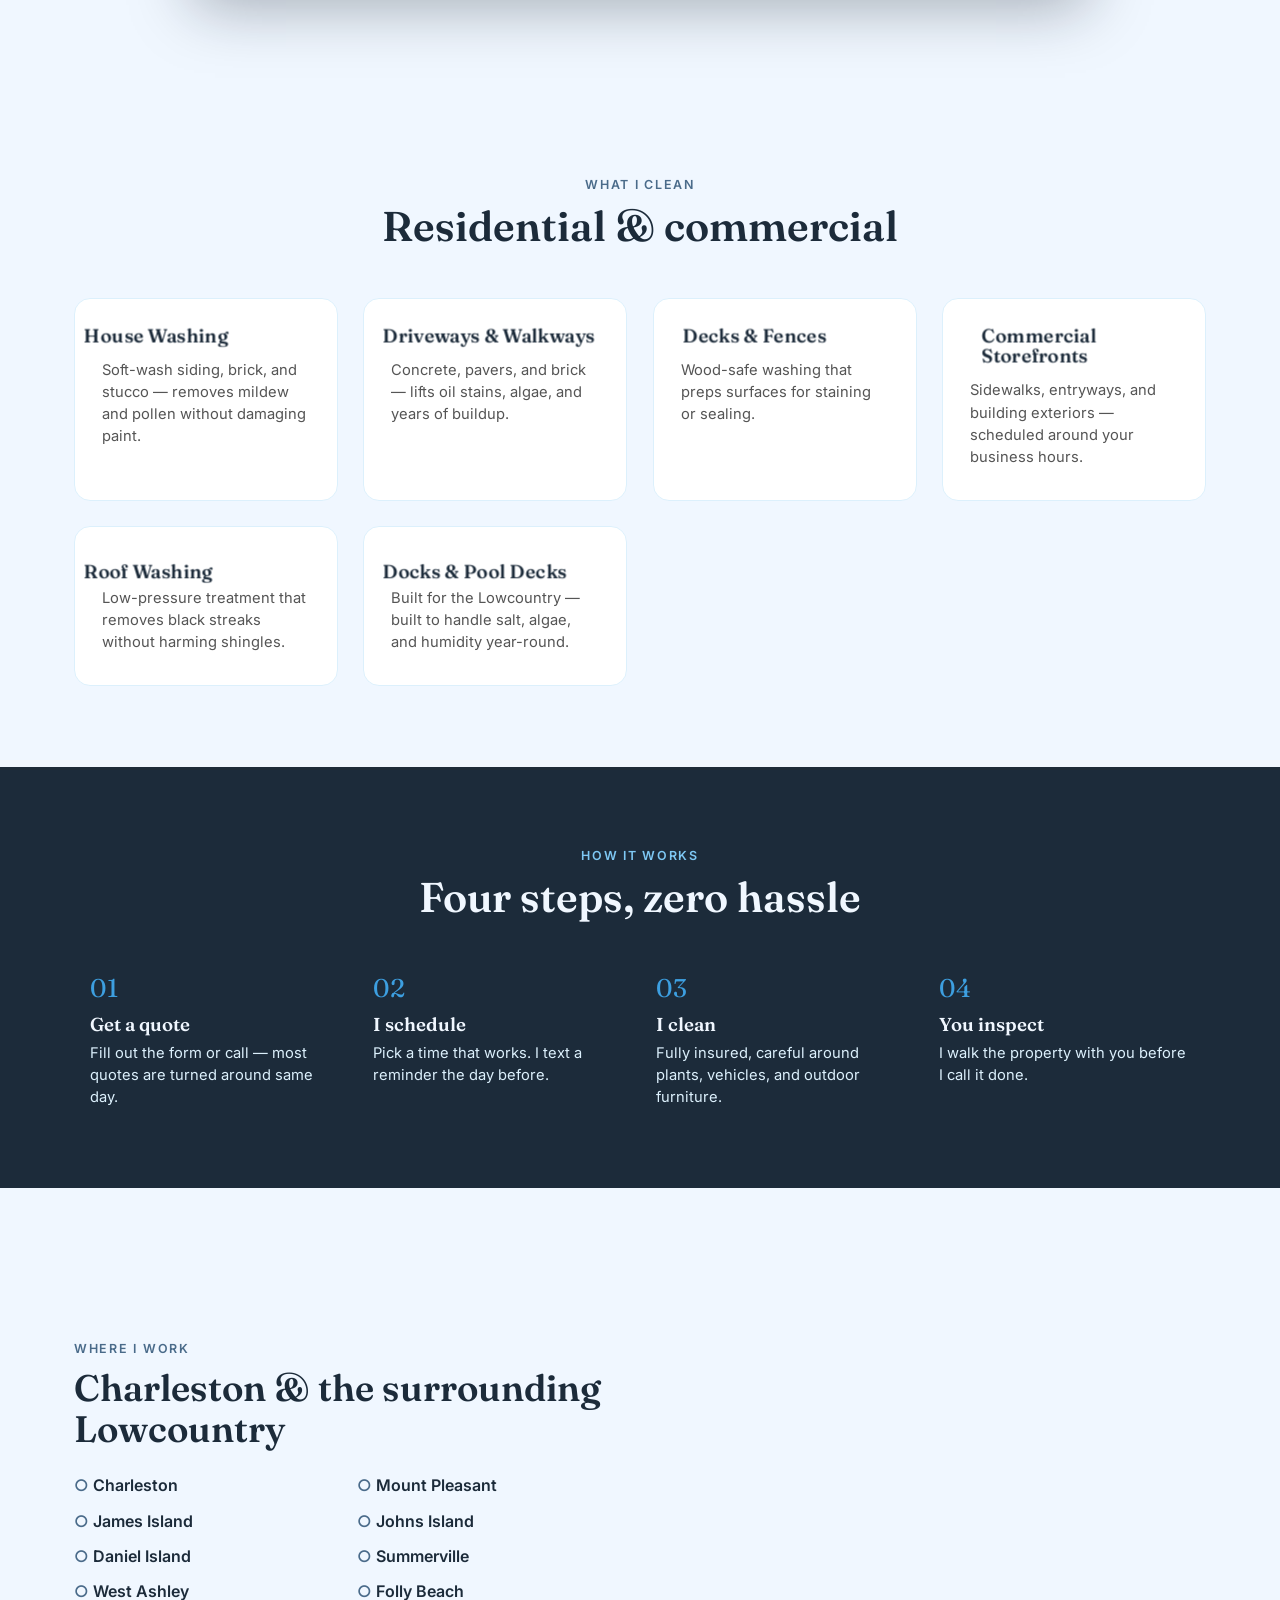
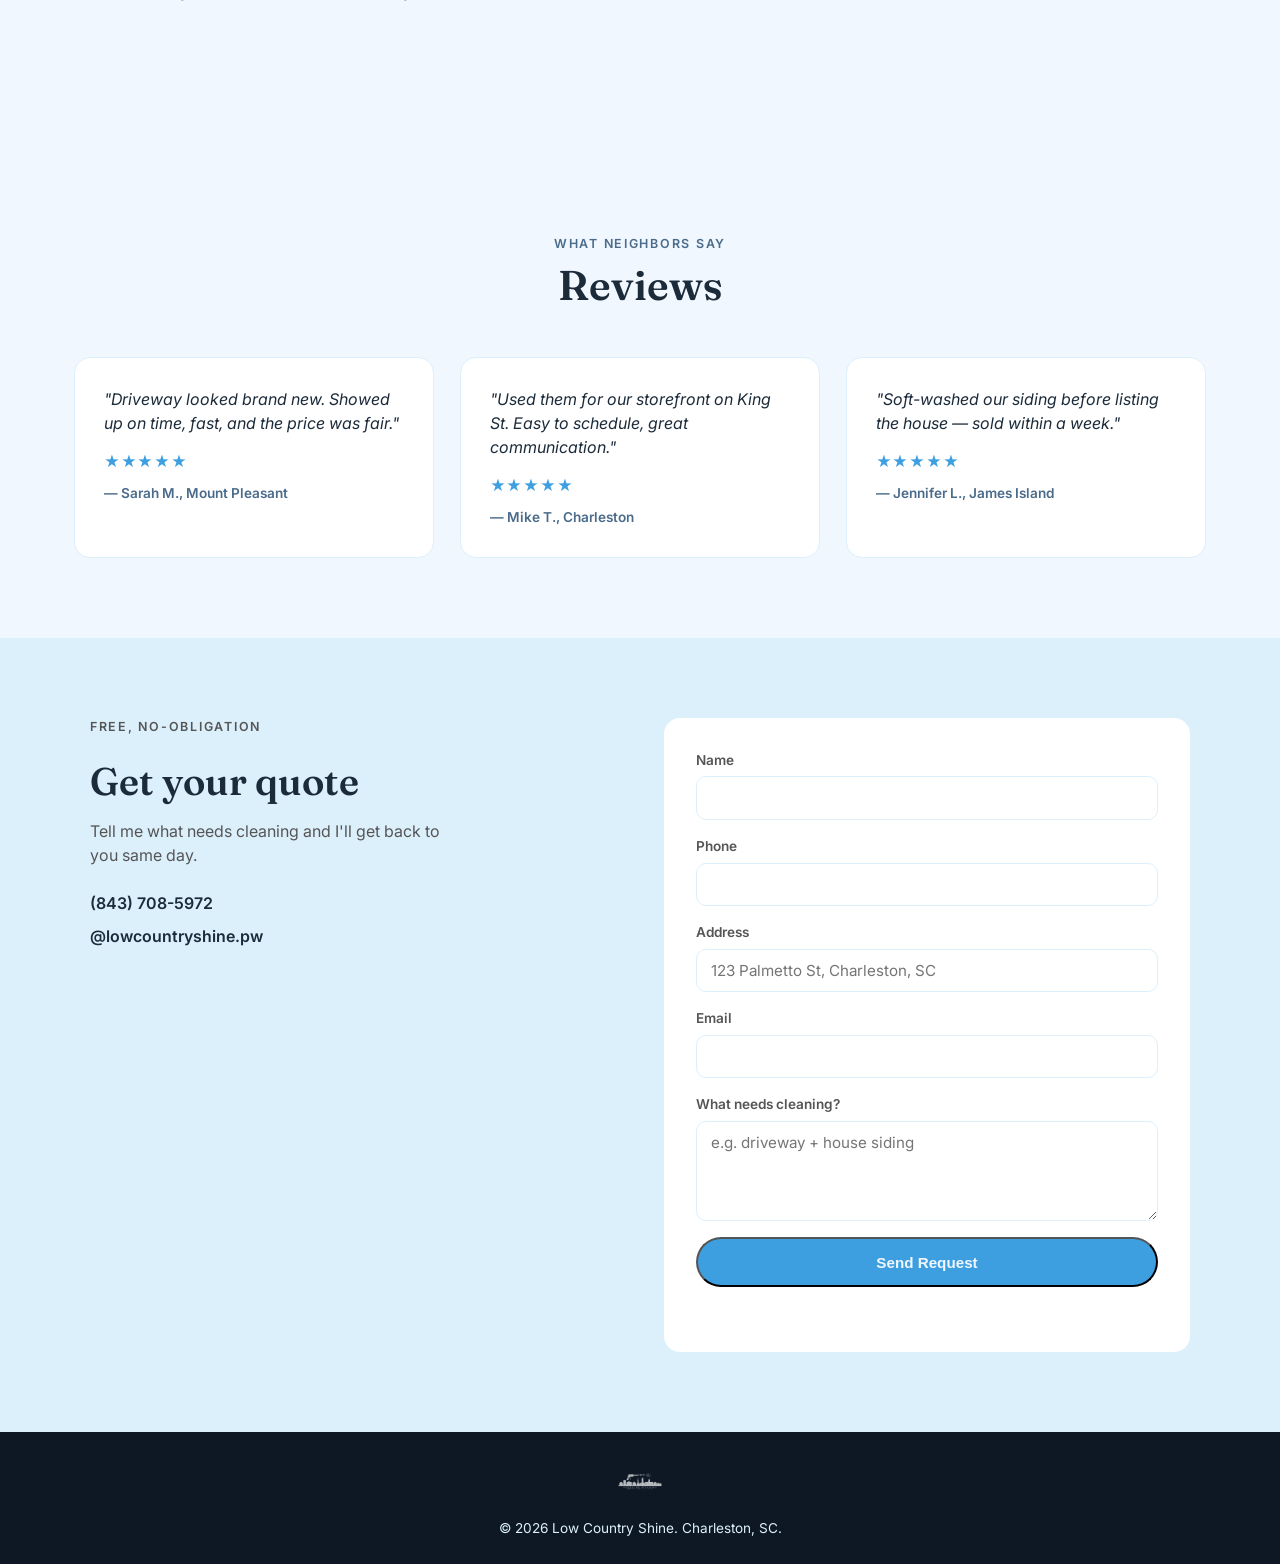
==== commit 57bda18b: "Add address field to quote form Co-Authored-By: Claude Fable 5 <noreply@anthropic.com>" ====
--- a/index.html
+++ b/index.html
@@ -287,6 +287,9 @@
       <label>Phone
         <input type="tel" name="phone" required>
       </label>
+      <label>Address
+        <input type="text" name="address" placeholder="123 Palmetto St, Charleston, SC">
+      </label>
       <label>Email
         <input type="email" name="email">
       </label>
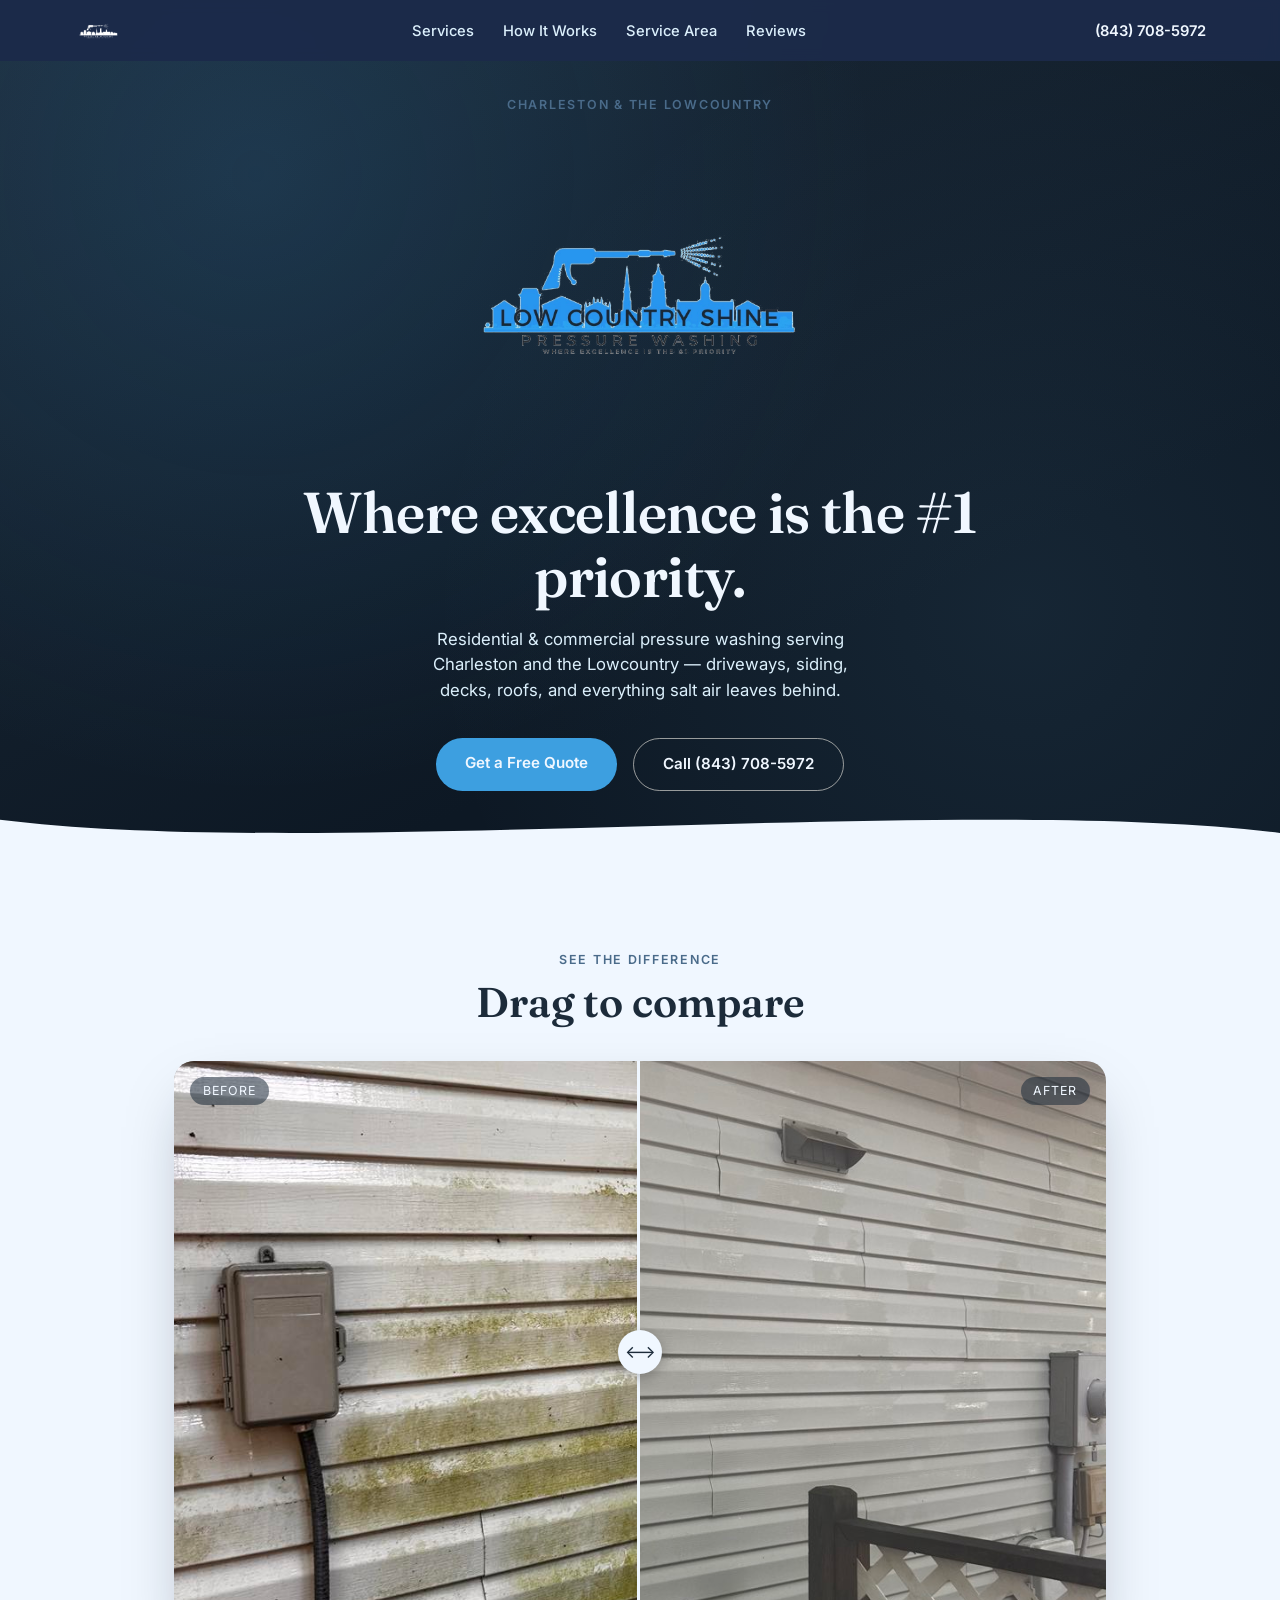
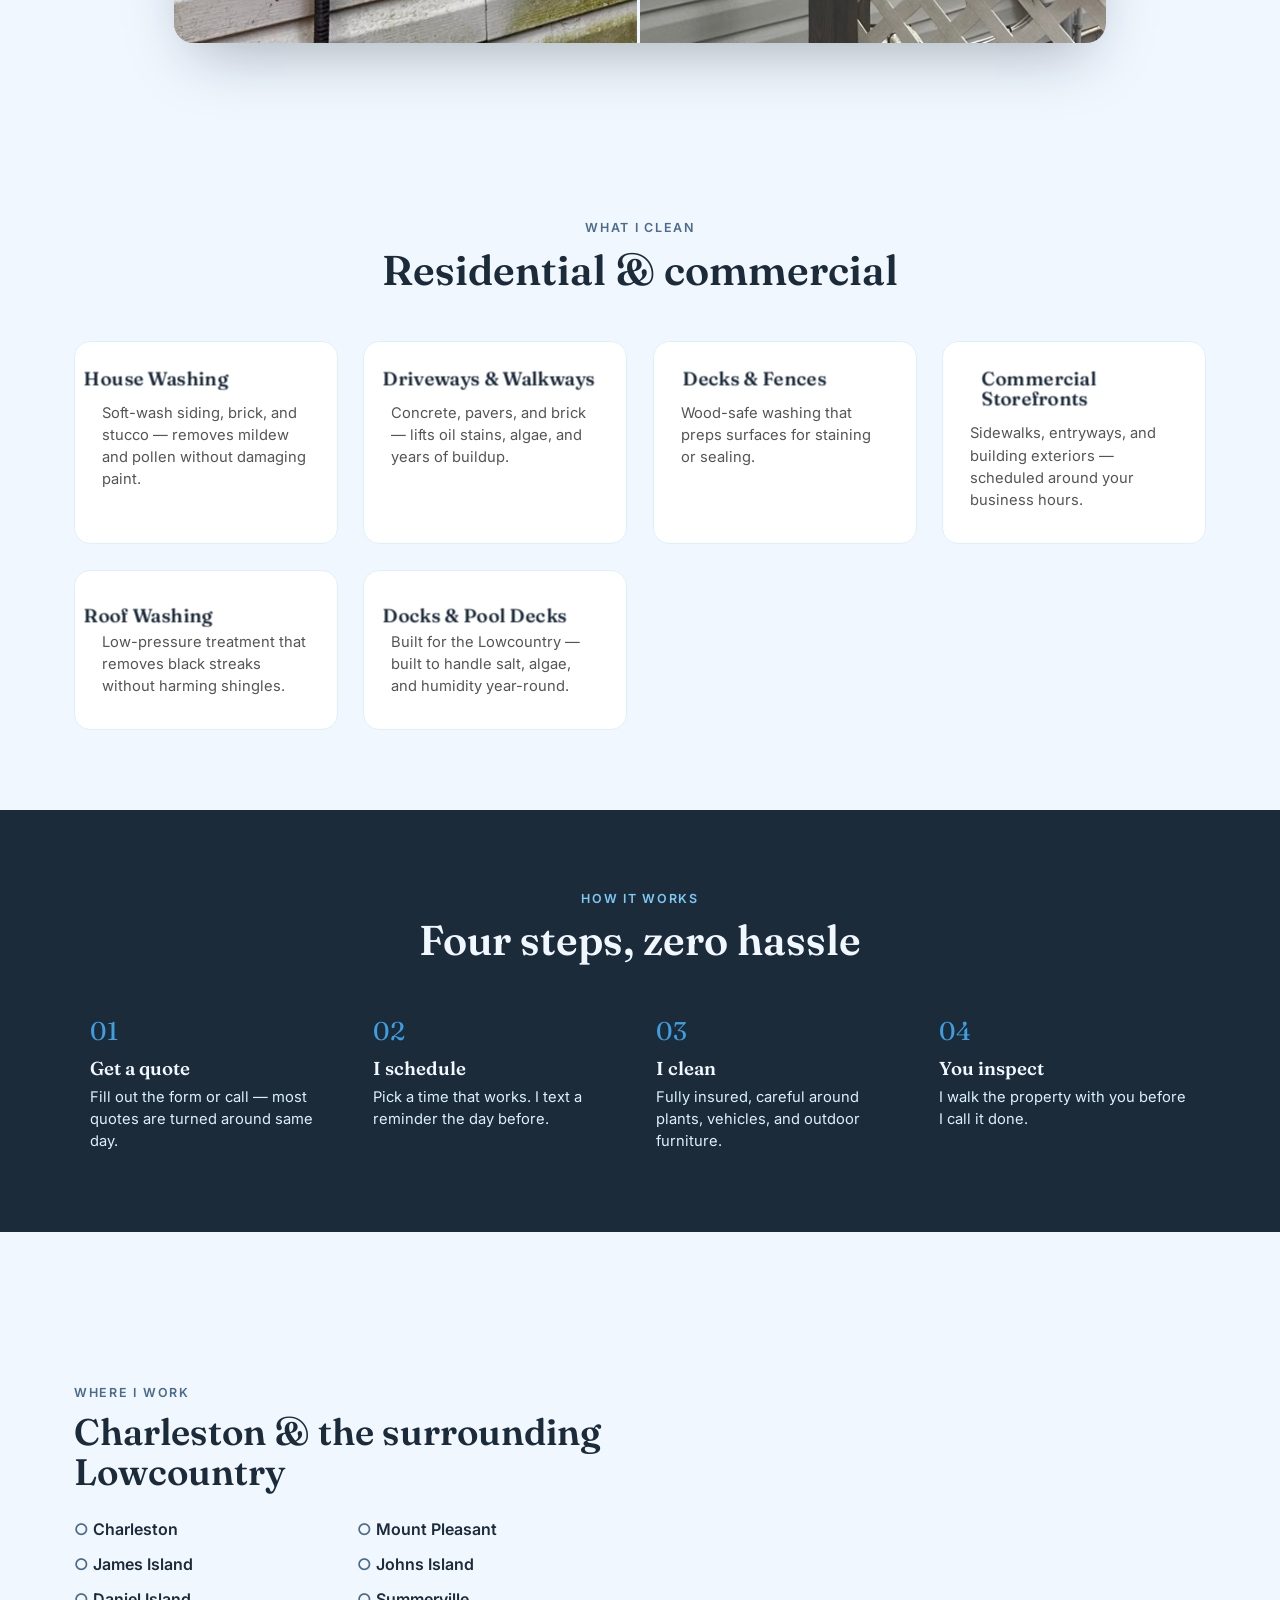
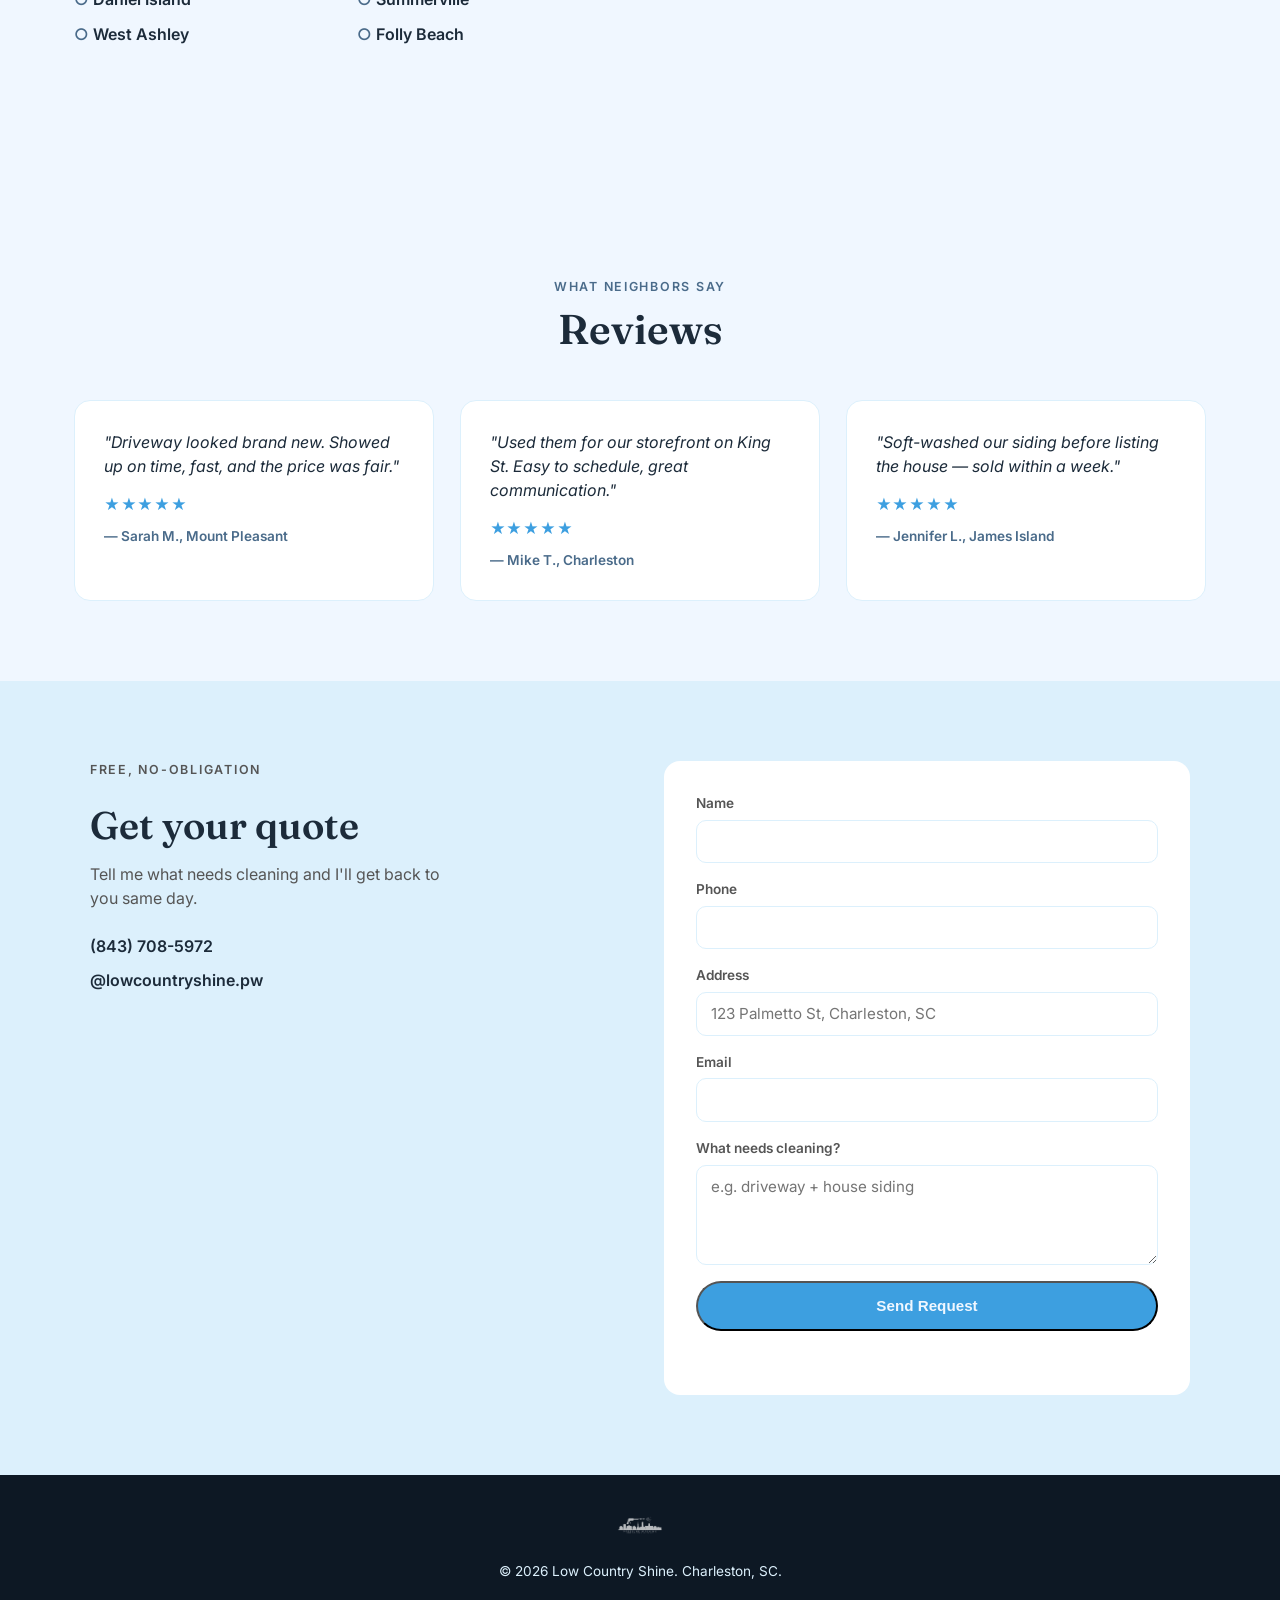
==== commit 56f370ad: "Add high-res logo image to hero, replacing text wordmark Background-removed via local color-key scri" ====
--- a/index.html
+++ b/index.html
@@ -69,7 +69,7 @@
   <div class="hero-inner">
     <div class="hero-content">
       <p class="eyebrow">Charleston &amp; the Lowcountry</p>
-      <p class="hero-brand" id="heroBrand">Low Country Shine</p>
+      <img src="images/logo-hero.png" alt="Low Country Shine Pressure Washing" class="hero-logo" id="heroBrand">
       <h1 id="heroTitle">Tide goes out.<br>Grime goes with it.</h1>
       <p class="hero-sub" id="heroSubheadline">Residential &amp; commercial pressure washing for driveways, siding, decks, roofs, and everything salt air leaves behind.</p>
       <div class="hero-cta">
@@ -199,19 +199,19 @@
       </ul>
     </div>
     <div class="area-map">
-      <!-- General service-area map, centered on James Island for now.
+      <!-- General service-area map, centered on downtown Charleston for now.
            EDIT: once the business has a Google Business Profile listing,
            replace the src with a "Share > Embed a map" link from that
            listing's Google Maps page to show a real pinned business. -->
       <iframe
-        src="https://www.google.com/maps?q=James+Island,+SC&output=embed"
+        src="https://www.google.com/maps?q=Downtown+Charleston,+SC&output=embed"
         width="100%"
         height="100%"
         style="border:0"
         allowfullscreen=""
         loading="lazy"
         referrerpolicy="no-referrer-when-downgrade"
-        title="Low Country Shine service area map — James Island, SC">
+        title="Low Country Shine service area map — Downtown Charleston, SC">
       </iframe>
     </div>
   </div>
--- a/styles.css
+++ b/styles.css
@@ -166,14 +166,15 @@
 .hero-content {
   color: var(--frost);
 }
-.hero-brand {
-  font-family: var(--font-body);
-  font-size: 1rem;
-  font-weight: 700;
-  color: var(--frost);
-  letter-spacing: 0.14em;
-  text-transform: uppercase;
-  margin: 0.3rem 0 0.9rem;
+.hero-logo {
+  display: block;
+  width: 100%;
+  max-width: 400px;
+  height: auto;
+  margin: 0.3rem auto 0.9rem;
+}
+@media (max-width: 480px) {
+  .hero-logo { max-width: 280px; }
 }
 .hero h1 {
   font-size: clamp(2.2rem, 4.5vw, 3.8rem);
